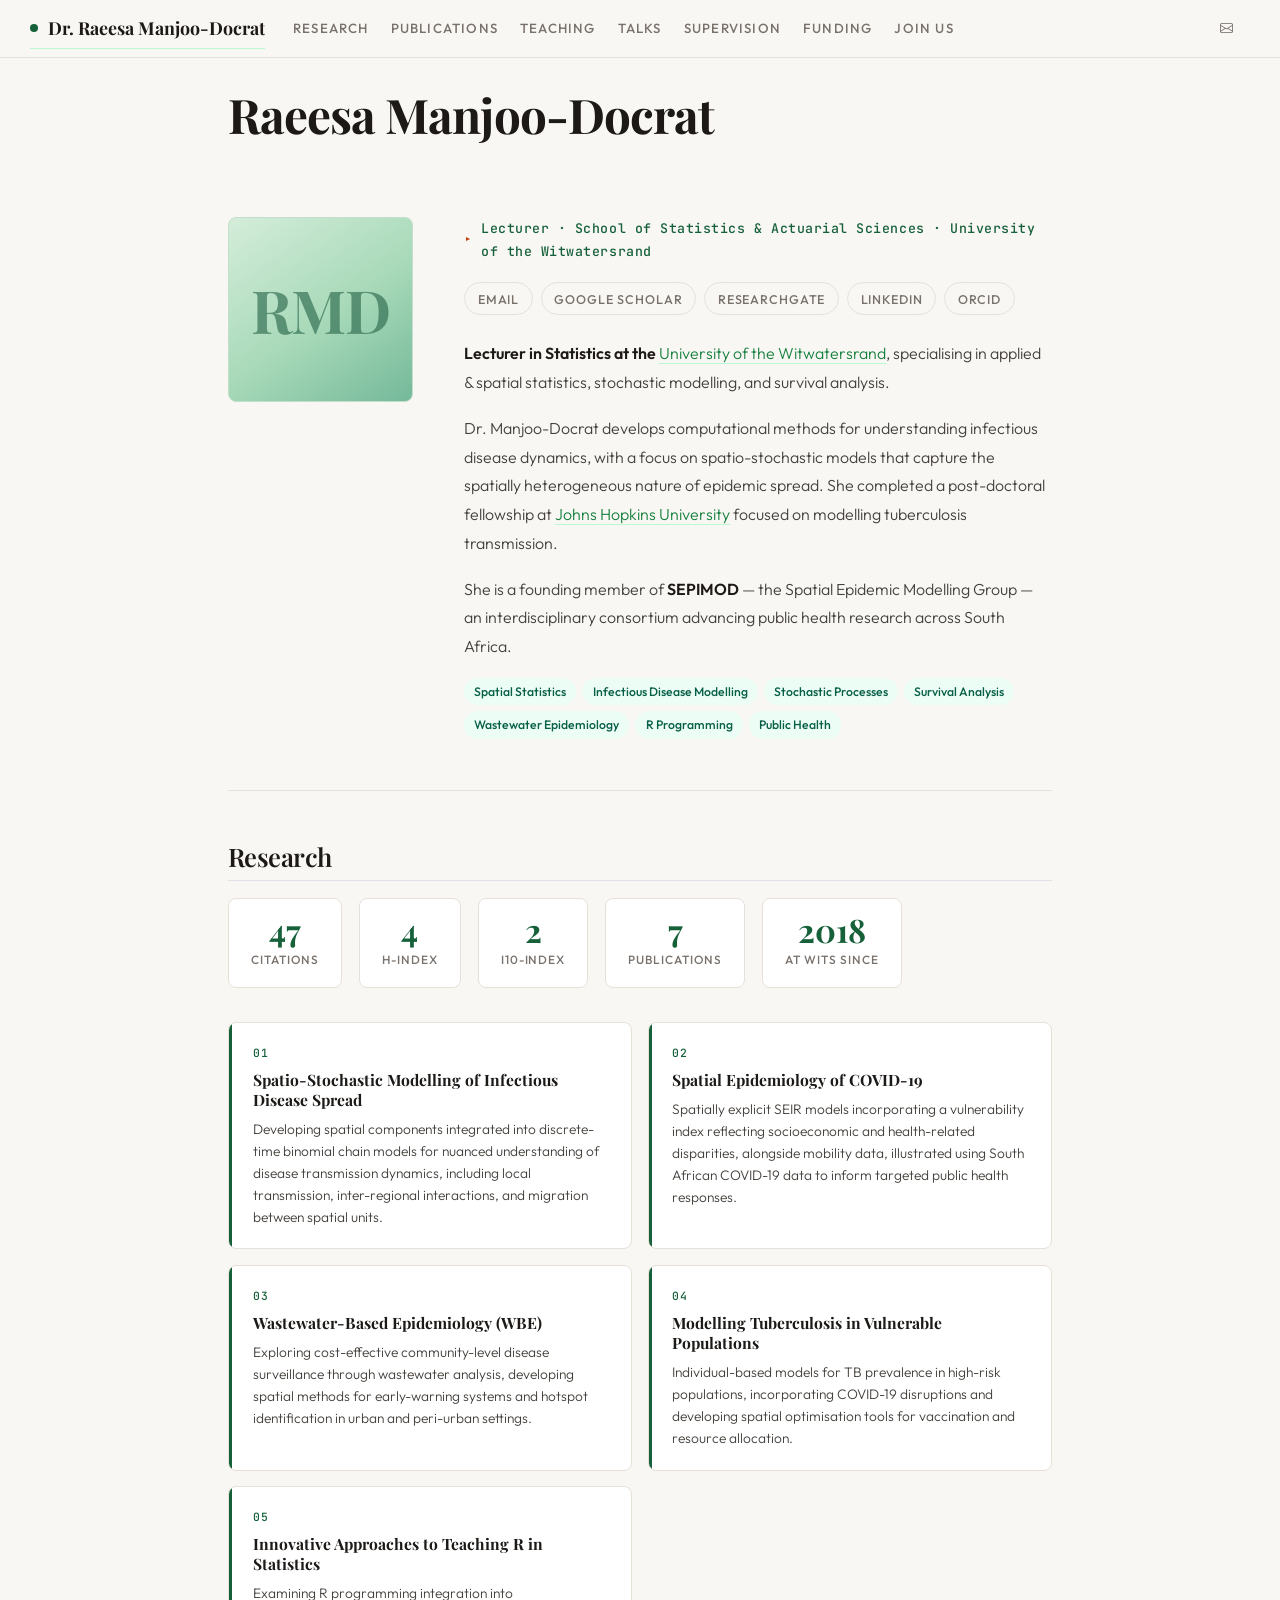
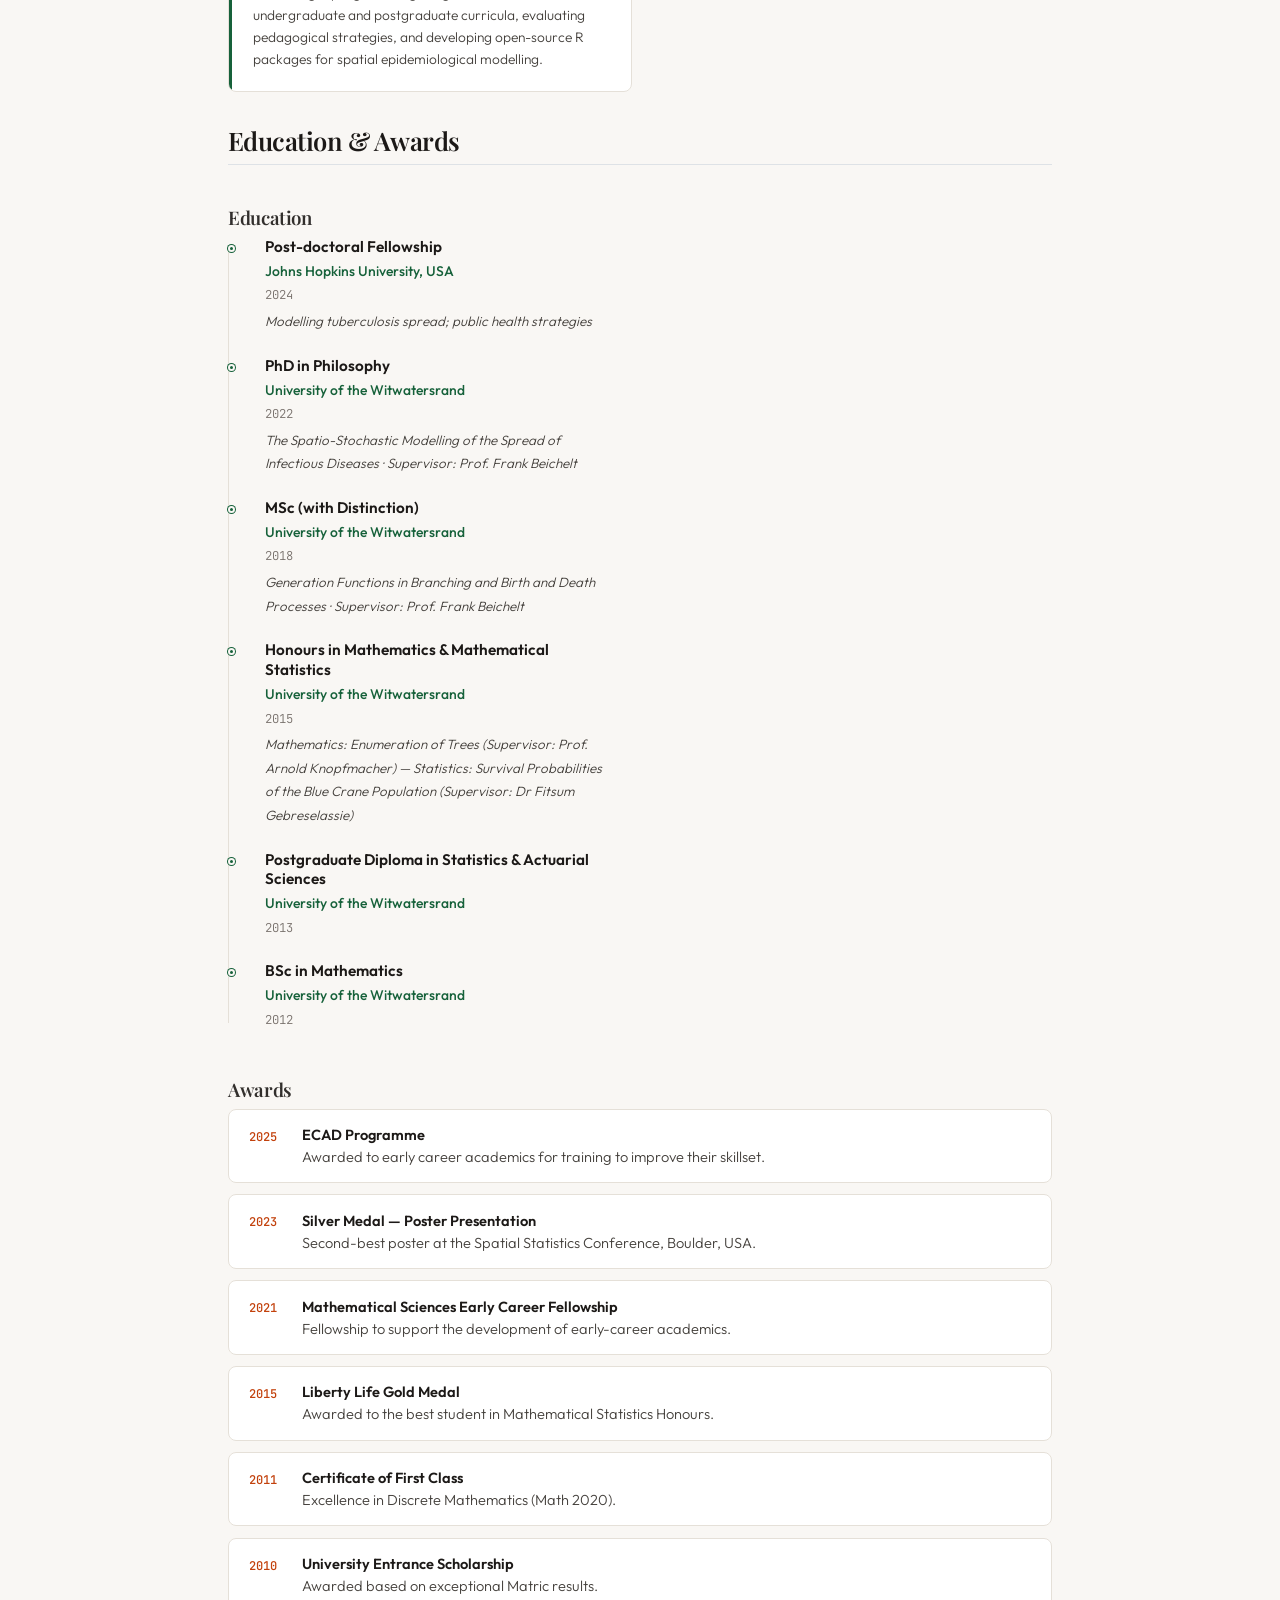
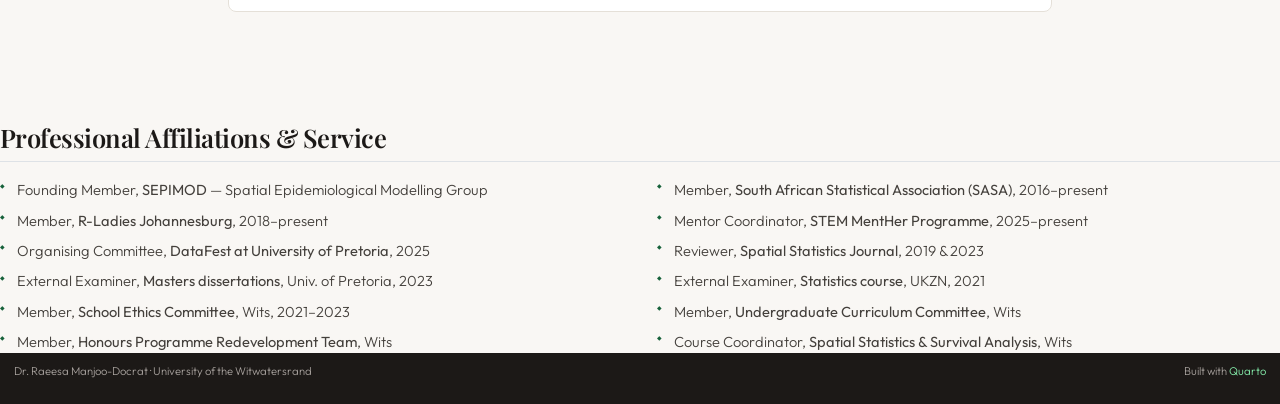
==== index.html @ 6bea2318 "Built site for gh-pages" ====
<!DOCTYPE html>
<html xmlns="http://www.w3.org/1999/xhtml" lang="en" xml:lang="en"><head>

<meta charset="utf-8">
<meta name="generator" content="quarto-1.9.36">

<meta name="viewport" content="width=device-width, initial-scale=1.0, user-scalable=yes">


<title>Dr.&nbsp;Raeesa Manjoo-Docrat</title>
<style>
/* Default styles provided by pandoc.
** See https://pandoc.org/MANUAL.html#variables-for-html for config info.
*/
code{white-space: pre-wrap;}
span.smallcaps{font-variant: small-caps;}
div.columns{display: flex; gap: min(4vw, 1.5em);}
div.column{flex: auto; overflow-x: auto;}
div.hanging-indent{margin-left: 1.5em; text-indent: -1.5em;}
ul.task-list{list-style: none;}
ul.task-list li input[type="checkbox"] {
  width: 0.8em;
  margin: 0 0.8em 0.2em -1em; /* quarto-specific, see https://github.com/quarto-dev/quarto-cli/issues/4556 */ 
  vertical-align: middle;
}
</style>


<script src="site_libs/quarto-nav/quarto-nav.js"></script>
<script src="site_libs/quarto-nav/headroom.min.js"></script>
<script src="site_libs/clipboard/clipboard.min.js"></script>
<script src="site_libs/quarto-search/autocomplete.umd.js"></script>
<script src="site_libs/quarto-search/fuse.min.js"></script>
<script src="site_libs/quarto-search/quarto-search.js"></script>
<meta name="quarto:offset" content="./">
<script src="site_libs/quarto-html/quarto.js" type="module"></script>
<script src="site_libs/quarto-html/tabsets/tabsets.js" type="module"></script>
<script src="site_libs/quarto-html/popper.min.js"></script>
<script src="site_libs/quarto-html/tippy.umd.min.js"></script>
<script src="site_libs/quarto-html/anchor.min.js"></script>
<link href="site_libs/quarto-html/tippy.css" rel="stylesheet">
<link href="site_libs/quarto-html/quarto-syntax-highlighting-845c23b38eaddc0f92fda52bfe77a8c8.css" rel="stylesheet" id="quarto-text-highlighting-styles">
<script src="site_libs/bootstrap/bootstrap.min.js"></script>
<link href="site_libs/bootstrap/bootstrap-icons.css" rel="stylesheet">
<link href="site_libs/bootstrap/bootstrap-2a16ce45a04876f100175981d2e318fe.min.css" rel="stylesheet" append-hash="true" id="quarto-bootstrap" data-mode="light">
<script id="quarto-search-options" type="application/json">{
  "location": "navbar",
  "copy-button": false,
  "collapse-after": 3,
  "panel-placement": "end",
  "type": "overlay",
  "limit": 50,
  "keyboard-shortcut": [
    "f",
    "/",
    "s"
  ],
  "show-item-context": false,
  "language": {
    "search-no-results-text": "No results",
    "search-matching-documents-text": "matching documents",
    "search-copy-link-title": "Copy link to search",
    "search-hide-matches-text": "Hide additional matches",
    "search-more-match-text": "more match in this document",
    "search-more-matches-text": "more matches in this document",
    "search-clear-button-title": "Clear",
    "search-text-placeholder": "",
    "search-detached-cancel-button-title": "Cancel",
    "search-submit-button-title": "Submit",
    "search-label": "Search"
  }
}</script>
<style>html{ scroll-behavior: smooth; }</style>


<link rel="stylesheet" href="assets/css/custom.css">
</head>

<body class="nav-fixed quarto-light">

<div id="quarto-search-results"></div>
  <header id="quarto-header" class="headroom fixed-top">
    <nav class="navbar navbar-expand-lg " data-bs-theme="dark">
      <div class="navbar-container container-fluid">
      <div class="navbar-brand-container mx-auto">
    <a class="navbar-brand" href="./index.html">
    <span class="navbar-title">Dr.&nbsp;Raeesa Manjoo-Docrat</span>
    </a>
  </div>
            <div id="quarto-search" class="" title="Search"></div>
          <button class="navbar-toggler" type="button" data-bs-toggle="collapse" data-bs-target="#navbarCollapse" aria-controls="navbarCollapse" role="menu" aria-expanded="false" aria-label="Toggle navigation" onclick="if (window.quartoToggleHeadroom) { window.quartoToggleHeadroom(); }">
  <span class="navbar-toggler-icon"></span>
</button>
          <div class="collapse navbar-collapse" id="navbarCollapse">
            <ul class="navbar-nav navbar-nav-scroll me-auto">
  <li class="nav-item">
    <a class="nav-link" href="./index.html#research"> 
<span class="menu-text">Research</span></a>
  </li>  
  <li class="nav-item">
    <a class="nav-link" href="./publications.html"> 
<span class="menu-text">Publications</span></a>
  </li>  
  <li class="nav-item">
    <a class="nav-link" href="./teaching.html"> 
<span class="menu-text">Teaching</span></a>
  </li>  
  <li class="nav-item">
    <a class="nav-link" href="./talks.html"> 
<span class="menu-text">Talks</span></a>
  </li>  
  <li class="nav-item">
    <a class="nav-link" href="./supervision.html"> 
<span class="menu-text">Supervision</span></a>
  </li>  
  <li class="nav-item">
    <a class="nav-link" href="./funding.html"> 
<span class="menu-text">Funding</span></a>
  </li>  
  <li class="nav-item">
    <a class="nav-link" href="./join.html"> 
<span class="menu-text">Join Us</span></a>
  </li>  
</ul>
            <ul class="navbar-nav navbar-nav-scroll ms-auto">
  <li class="nav-item compact">
    <a class="nav-link" href="mailto:manjoo.raeesa@gmail.com"> <i class="bi bi-envelope" role="img" aria-label="Email">
</i> 
<span class="menu-text"></span></a>
  </li>  
</ul>
          </div> <!-- /navcollapse -->
            <div class="quarto-navbar-tools">
</div>
      </div> <!-- /container-fluid -->
    </nav>
</header>
<!-- content -->
<div id="quarto-content" class="quarto-container page-columns page-rows-contents page-layout-full page-navbar">
<!-- sidebar -->
<!-- margin-sidebar -->
    
<!-- main -->
<main class="content column-page" id="quarto-document-content"><header id="title-block-header" class="quarto-title-block"><h1 class="hero-name title display-7">Raeesa Manjoo-Docrat</h1></header>




<div class="hero-section">
  <div class="hero-avatar">
    <span class="hero-initials">RMD</span>
  </div>
  <div class="hero-content">
    
    <p class="hero-role">Lecturer · School of Statistics &amp; Actuarial Sciences · University of the Witwatersrand</p>

    <div class="hero-links">
      <a href="mailto:manjoo.raeesa@gmail.com">Email</a>
      <a href="#" target="_blank">Google Scholar</a>
      <a href="#" target="_blank">ResearchGate</a>
      <a href="#" target="_blank">LinkedIn</a>
      <a href="#" target="_blank">ORCID</a>
    </div>

    <div class="hero-bio">
      <p><strong>Lecturer in Statistics at the <a href="https://www.wits.ac.za" target="_blank">University of the Witwatersrand</a></strong>, specialising in applied &amp; spatial statistics, stochastic modelling, and survival analysis.</p>
      <p>Dr. Manjoo-Docrat develops computational methods for understanding infectious disease dynamics, with a focus on spatio-stochastic models that capture the spatially heterogeneous nature of epidemic spread. She completed a post-doctoral fellowship at <a href="https://www.jhu.edu" target="_blank">Johns Hopkins University</a> focused on modelling tuberculosis transmission.</p>
      <p>She is a founding member of <strong>SEPIMOD</strong> — the Spatial Epidemic Modelling Group — an interdisciplinary consortium advancing public health research across South Africa.</p>
    </div>

    <div class="tags">
      <span class="tag">Spatial Statistics</span>
      <span class="tag">Infectious Disease Modelling</span>
      <span class="tag">Stochastic Processes</span>
      <span class="tag">Survival Analysis</span>
      <span class="tag">Wastewater Epidemiology</span>
      <span class="tag">R Programming</span>
      <span class="tag">Public Health</span>
    </div>
  </div>
</div>
<section id="research" class="level2">
<h2 class="anchored" data-anchor-id="research">Research</h2>
<div class="stats-row">
  <div class="stat-card"><span class="stat-num">47</span><span class="stat-label">Citations</span></div>
  <div class="stat-card"><span class="stat-num">4</span><span class="stat-label">h-index</span></div>
  <div class="stat-card"><span class="stat-num">2</span><span class="stat-label">i10-index</span></div>
  <div class="stat-card"><span class="stat-num">7</span><span class="stat-label">Publications</span></div>
  <div class="stat-card"><span class="stat-num">2018</span><span class="stat-label">At Wits Since</span></div>
</div>

<div class="themes-grid">
  <div class="theme-card">
    <div class="theme-num">01</div>
    <div class="theme-title">Spatio-Stochastic Modelling of Infectious Disease Spread</div>
    <p class="theme-desc">Developing spatial components integrated into discrete-time binomial chain models for nuanced understanding of disease transmission dynamics, including local transmission, inter-regional interactions, and migration between spatial units.</p>
  </div>
  <div class="theme-card">
    <div class="theme-num">02</div>
    <div class="theme-title">Spatial Epidemiology of COVID-19</div>
    <p class="theme-desc">Spatially explicit SEIR models incorporating a vulnerability index reflecting socioeconomic and health-related disparities, alongside mobility data, illustrated using South African COVID-19 data to inform targeted public health responses.</p>
  </div>
  <div class="theme-card">
    <div class="theme-num">03</div>
    <div class="theme-title">Wastewater-Based Epidemiology (WBE)</div>
    <p class="theme-desc">Exploring cost-effective community-level disease surveillance through wastewater analysis, developing spatial methods for early-warning systems and hotspot identification in urban and peri-urban settings.</p>
  </div>
  <div class="theme-card">
    <div class="theme-num">04</div>
    <div class="theme-title">Modelling Tuberculosis in Vulnerable Populations</div>
    <p class="theme-desc">Individual-based models for TB prevalence in high-risk populations, incorporating COVID-19 disruptions and developing spatial optimisation tools for vaccination and resource allocation.</p>
  </div>
  <div class="theme-card">
    <div class="theme-num">05</div>
    <div class="theme-title">Innovative Approaches to Teaching R in Statistics</div>
    <p class="theme-desc">Examining R programming integration into undergraduate and postgraduate curricula, evaluating pedagogical strategies, and developing open-source R packages for spatial epidemiological modelling.</p>
  </div>
</div>
</section>
<section id="education" class="level2">
<h2 class="anchored" data-anchor-id="education">Education &amp; Awards</h2>
<div class="edu-awards-grid" style="display:grid;grid-template-columns:1fr 1fr;gap:3rem;">
<div>
<section id="education-1" class="level3">
<h3 class="anchored" data-anchor-id="education-1">Education</h3>
<div class="edu-timeline">
  <div class="edu-item">
    <div class="edu-degree">Post-doctoral Fellowship</div>
    <div class="edu-inst">Johns Hopkins University, USA</div>
    <div class="edu-year">2024</div>
    <div class="edu-topic">Modelling tuberculosis spread; public health strategies</div>
  </div>
  <div class="edu-item">
    <div class="edu-degree">PhD in Philosophy</div>
    <div class="edu-inst">University of the Witwatersrand</div>
    <div class="edu-year">2022</div>
    <div class="edu-topic">The Spatio-Stochastic Modelling of the Spread of Infectious Diseases · Supervisor: Prof. Frank Beichelt</div>
  </div>
  <div class="edu-item">
    <div class="edu-degree">MSc (with Distinction)</div>
    <div class="edu-inst">University of the Witwatersrand</div>
    <div class="edu-year">2018</div>
    <div class="edu-topic">Generation Functions in Branching and Birth and Death Processes · Supervisor: Prof. Frank Beichelt</div>
  </div>
  <div class="edu-item">
    <div class="edu-degree">Honours in Mathematics &amp; Mathematical Statistics</div>
    <div class="edu-inst">University of the Witwatersrand</div>
    <div class="edu-year">2015</div>
    <div class="edu-topic">Mathematics: Enumeration of Trees (Supervisor: Prof. Arnold Knopfmacher) — Statistics: Survival Probabilities of the Blue Crane Population (Supervisor: Dr Fitsum Gebreselassie)</div>
  </div>
  <div class="edu-item">
    <div class="edu-degree">Postgraduate Diploma in Statistics &amp; Actuarial Sciences</div>
    <div class="edu-inst">University of the Witwatersrand</div>
    <div class="edu-year">2013</div>
  </div>
  <div class="edu-item">
    <div class="edu-degree">BSc in Mathematics</div>
    <div class="edu-inst">University of the Witwatersrand</div>
    <div class="edu-year">2012</div>
  </div>
</div>
</section></div>
<div>
</div></div></section>
<section id="awards" class="level3">
<h3 class="anchored" data-anchor-id="awards">Awards</h3>
<div class="awards-list">
  <div class="award-item">
    <div class="award-year">2025</div>
    <p class="award-text"><span class="award-name">ECAD Programme</span>Awarded to early career academics for training to improve their skillset.</p>
  </div>
  <div class="award-item">
    <div class="award-year">2023</div>
    <p class="award-text"><span class="award-name">Silver Medal — Poster Presentation</span>Second-best poster at the Spatial Statistics Conference, Boulder, USA.</p>
  </div>
  <div class="award-item">
    <div class="award-year">2021</div>
    <p class="award-text"><span class="award-name">Mathematical Sciences Early Career Fellowship</span>Fellowship to support the development of early-career academics.</p>
  </div>
  <div class="award-item">
    <div class="award-year">2015</div>
    <p class="award-text"><span class="award-name">Liberty Life Gold Medal</span>Awarded to the best student in Mathematical Statistics Honours.</p>
  </div>
  <div class="award-item">
    <div class="award-year">2011</div>
    <p class="award-text"><span class="award-name">Certificate of First Class</span>Excellence in Discrete Mathematics (Math 2020).</p>
  </div>
  <div class="award-item">
    <div class="award-year">2010</div>
    <p class="award-text"><span class="award-name">University Entrance Scholarship</span>Awarded based on exceptional Matric results.</p>
  </div>
</div>
</section></main></div>



<section id="service" class="level2">
<h2 data-anchor-id="service">Professional Affiliations &amp; Service</h2>
<div class="affil-grid">
  <div class="affil-item">Founding Member, <strong>SEPIMOD</strong> — Spatial Epidemiological Modelling Group</div>
  <div class="affil-item">Member, <strong>South African Statistical Association (SASA)</strong>, 2016–present</div>
  <div class="affil-item">Member, <strong>R-Ladies Johannesburg</strong>, 2018–present</div>
  <div class="affil-item">Mentor Coordinator, <strong>STEM MentHer Programme</strong>, 2025–present</div>
  <div class="affil-item">Organising Committee, <strong>DataFest at University of Pretoria</strong>, 2025</div>
  <div class="affil-item">Reviewer, <strong>Spatial Statistics Journal</strong>, 2019 &amp; 2023</div>
  <div class="affil-item">External Examiner, <strong>Masters dissertations</strong>, Univ. of Pretoria, 2023</div>
  <div class="affil-item">External Examiner, <strong>Statistics course</strong>, UKZN, 2021</div>
  <div class="affil-item">Member, <strong>School Ethics Committee</strong>, Wits, 2021–2023</div>
  <div class="affil-item">Member, <strong>Undergraduate Curriculum Committee</strong>, Wits</div>
  <div class="affil-item">Member, <strong>Honours Programme Redevelopment Team</strong>, Wits</div>
  <div class="affil-item">Course Coordinator, <strong>Spatial Statistics &amp; Survival Analysis</strong>, Wits</div>
</div>


</section>

 <!-- /main -->
<script id="quarto-html-after-body" type="application/javascript">
  window.document.addEventListener("DOMContentLoaded", function (event) {
    const icon = "";
    const anchorJS = new window.AnchorJS();
    anchorJS.options = {
      placement: 'right',
      icon: icon
    };
    anchorJS.add('.anchored');
    const isCodeAnnotation = (el) => {
      for (const clz of el.classList) {
        if (clz.startsWith('code-annotation-')) {                     
          return true;
        }
      }
      return false;
    }
    const onCopySuccess = function(e) {
      // button target
      const button = e.trigger;
      // don't keep focus
      button.blur();
      // flash "checked"
      button.classList.add('code-copy-button-checked');
      var currentTitle = button.getAttribute("title");
      button.setAttribute("title", "Copied!");
      let tooltip;
      if (window.bootstrap) {
        button.setAttribute("data-bs-toggle", "tooltip");
        button.setAttribute("data-bs-placement", "left");
        button.setAttribute("data-bs-title", "Copied!");
        tooltip = new bootstrap.Tooltip(button, 
          { trigger: "manual", 
            customClass: "code-copy-button-tooltip",
            offset: [0, -8]});
        tooltip.show();    
      }
      setTimeout(function() {
        if (tooltip) {
          tooltip.hide();
          button.removeAttribute("data-bs-title");
          button.removeAttribute("data-bs-toggle");
          button.removeAttribute("data-bs-placement");
        }
        button.setAttribute("title", currentTitle);
        button.classList.remove('code-copy-button-checked');
      }, 1000);
      // clear code selection
      e.clearSelection();
    }
    const getTextToCopy = function(trigger) {
      const outerScaffold = trigger.parentElement.cloneNode(true);
      const codeEl = outerScaffold.querySelector('code');
      for (const childEl of codeEl.children) {
        if (isCodeAnnotation(childEl)) {
          childEl.remove();
        }
      }
      return codeEl.innerText;
    }
    const clipboard = new window.ClipboardJS('.code-copy-button:not([data-in-quarto-modal])', {
      text: getTextToCopy
    });
    clipboard.on('success', onCopySuccess);
    if (window.document.getElementById('quarto-embedded-source-code-modal')) {
      const clipboardModal = new window.ClipboardJS('.code-copy-button[data-in-quarto-modal]', {
        text: getTextToCopy,
        container: window.document.getElementById('quarto-embedded-source-code-modal')
      });
      clipboardModal.on('success', onCopySuccess);
    }
      var localhostRegex = new RegExp(/^(?:http|https):\/\/localhost\:?[0-9]*\//);
      var mailtoRegex = new RegExp(/^mailto:/);
        var filterRegex = new RegExp("https:\/\/RayManDoc\.github\.io\/raeesa-website\/");
      var isInternal = (href) => {
          return filterRegex.test(href) || localhostRegex.test(href) || mailtoRegex.test(href);
      }
      // Inspect non-navigation links and adorn them if external
     var links = window.document.querySelectorAll('a[href]:not(.nav-link):not(.navbar-brand):not(.toc-action):not(.sidebar-link):not(.sidebar-item-toggle):not(.pagination-link):not(.no-external):not([aria-hidden]):not(.dropdown-item):not(.quarto-navigation-tool):not(.about-link)');
      for (var i=0; i<links.length; i++) {
        const link = links[i];
        if (!isInternal(link.href)) {
          // undo the damage that might have been done by quarto-nav.js in the case of
          // links that we want to consider external
          if (link.dataset.originalHref !== undefined) {
            link.href = link.dataset.originalHref;
          }
            // target, if specified
            link.setAttribute("target", "_blank");
            if (link.getAttribute("rel") === null) {
              link.setAttribute("rel", "noopener");
            }
        }
      }
    function tippyHover(el, contentFn, onTriggerFn, onUntriggerFn) {
      const config = {
        allowHTML: true,
        maxWidth: 500,
        delay: 100,
        arrow: false,
        appendTo: function(el) {
            return el.parentElement;
        },
        interactive: true,
        interactiveBorder: 10,
        theme: 'quarto',
        placement: 'bottom-start',
      };
      if (contentFn) {
        config.content = contentFn;
      }
      if (onTriggerFn) {
        config.onTrigger = onTriggerFn;
      }
      if (onUntriggerFn) {
        config.onUntrigger = onUntriggerFn;
      }
      window.tippy(el, config); 
    }
    const noterefs = window.document.querySelectorAll('a[role="doc-noteref"]');
    for (var i=0; i<noterefs.length; i++) {
      const ref = noterefs[i];
      tippyHover(ref, function() {
        // use id or data attribute instead here
        let href = ref.getAttribute('data-footnote-href') || ref.getAttribute('href');
        try { href = new URL(href).hash; } catch {}
        const id = href.replace(/^#\/?/, "");
        const note = window.document.getElementById(id);
        if (note) {
          return note.innerHTML;
        } else {
          return "";
        }
      });
    }
    const xrefs = window.document.querySelectorAll('a.quarto-xref');
    const processXRef = (id, note) => {
      // Strip column container classes
      const stripColumnClz = (el) => {
        el.classList.remove("page-full", "page-columns");
        if (el.children) {
          for (const child of el.children) {
            stripColumnClz(child);
          }
        }
      }
      stripColumnClz(note)
      if (id === null || id.startsWith('sec-')) {
        // Special case sections, only their first couple elements
        const container = document.createElement("div");
        if (note.children && note.children.length > 2) {
          container.appendChild(note.children[0].cloneNode(true));
          for (let i = 1; i < note.children.length; i++) {
            const child = note.children[i];
            if (child.tagName === "P" && child.innerText === "") {
              continue;
            } else {
              container.appendChild(child.cloneNode(true));
              break;
            }
          }
          if (window.Quarto?.typesetMath) {
            window.Quarto.typesetMath(container);
          }
          return container.innerHTML
        } else {
          if (window.Quarto?.typesetMath) {
            window.Quarto.typesetMath(note);
          }
          return note.innerHTML;
        }
      } else {
        // Remove any anchor links if they are present
        const anchorLink = note.querySelector('a.anchorjs-link');
        if (anchorLink) {
          anchorLink.remove();
        }
        if (window.Quarto?.typesetMath) {
          window.Quarto.typesetMath(note);
        }
        if (note.classList.contains("callout")) {
          return note.outerHTML;
        } else {
          return note.innerHTML;
        }
      }
    }
    for (var i=0; i<xrefs.length; i++) {
      const xref = xrefs[i];
      tippyHover(xref, undefined, function(instance) {
        instance.disable();
        let url = xref.getAttribute('href');
        let hash = undefined; 
        if (url.startsWith('#')) {
          hash = url;
        } else {
          try { hash = new URL(url).hash; } catch {}
        }
        if (hash) {
          const id = hash.replace(/^#\/?/, "");
          const note = window.document.getElementById(id);
          if (note !== null) {
            try {
              const html = processXRef(id, note.cloneNode(true));
              instance.setContent(html);
            } finally {
              instance.enable();
              instance.show();
            }
          } else {
            // See if we can fetch this
            fetch(url.split('#')[0])
            .then(res => res.text())
            .then(html => {
              const parser = new DOMParser();
              const htmlDoc = parser.parseFromString(html, "text/html");
              const note = htmlDoc.getElementById(id);
              if (note !== null) {
                const html = processXRef(id, note);
                instance.setContent(html);
              } 
            }).finally(() => {
              instance.enable();
              instance.show();
            });
          }
        } else {
          // See if we can fetch a full url (with no hash to target)
          // This is a special case and we should probably do some content thinning / targeting
          fetch(url)
          .then(res => res.text())
          .then(html => {
            const parser = new DOMParser();
            const htmlDoc = parser.parseFromString(html, "text/html");
            const note = htmlDoc.querySelector('main.content');
            if (note !== null) {
              // This should only happen for chapter cross references
              // (since there is no id in the URL)
              // remove the first header
              if (note.children.length > 0 && note.children[0].tagName === "HEADER") {
                note.children[0].remove();
              }
              const html = processXRef(null, note);
              instance.setContent(html);
            } 
          }).finally(() => {
            instance.enable();
            instance.show();
          });
        }
      }, function(instance) {
      });
    }
        let selectedAnnoteEl;
        const selectorForAnnotation = ( cell, annotation) => {
          let cellAttr = 'data-code-cell="' + cell + '"';
          let lineAttr = 'data-code-annotation="' +  annotation + '"';
          const selector = 'span[' + cellAttr + '][' + lineAttr + ']';
          return selector;
        }
        const selectCodeLines = (annoteEl) => {
          const doc = window.document;
          const targetCell = annoteEl.getAttribute("data-target-cell");
          const targetAnnotation = annoteEl.getAttribute("data-target-annotation");
          const annoteSpan = window.document.querySelector(selectorForAnnotation(targetCell, targetAnnotation));
          const lines = annoteSpan.getAttribute("data-code-lines").split(",");
          const lineIds = lines.map((line) => {
            return targetCell + "-" + line;
          })
          let top = null;
          let height = null;
          let parent = null;
          if (lineIds.length > 0) {
              //compute the position of the single el (top and bottom and make a div)
              const el = window.document.getElementById(lineIds[0]);
              top = el.offsetTop;
              height = el.offsetHeight;
              parent = el.parentElement.parentElement;
            if (lineIds.length > 1) {
              const lastEl = window.document.getElementById(lineIds[lineIds.length - 1]);
              const bottom = lastEl.offsetTop + lastEl.offsetHeight;
              height = bottom - top;
            }
            if (top !== null && height !== null && parent !== null) {
              // cook up a div (if necessary) and position it 
              let div = window.document.getElementById("code-annotation-line-highlight");
              if (div === null) {
                div = window.document.createElement("div");
                div.setAttribute("id", "code-annotation-line-highlight");
                div.style.position = 'absolute';
                parent.appendChild(div);
              }
              div.style.top = top - 2 + "px";
              div.style.height = height + 4 + "px";
              div.style.left = 0;
              let gutterDiv = window.document.getElementById("code-annotation-line-highlight-gutter");
              if (gutterDiv === null) {
                gutterDiv = window.document.createElement("div");
                gutterDiv.setAttribute("id", "code-annotation-line-highlight-gutter");
                gutterDiv.style.position = 'absolute';
                const codeCell = window.document.getElementById(targetCell);
                const gutter = codeCell.querySelector('.code-annotation-gutter');
                gutter.appendChild(gutterDiv);
              }
              gutterDiv.style.top = top - 2 + "px";
              gutterDiv.style.height = height + 4 + "px";
            }
            selectedAnnoteEl = annoteEl;
          }
        };
        const unselectCodeLines = () => {
          const elementsIds = ["code-annotation-line-highlight", "code-annotation-line-highlight-gutter"];
          elementsIds.forEach((elId) => {
            const div = window.document.getElementById(elId);
            if (div) {
              div.remove();
            }
          });
          selectedAnnoteEl = undefined;
        };
          // Handle positioning of the toggle
      window.addEventListener(
        "resize",
        throttle(() => {
          elRect = undefined;
          if (selectedAnnoteEl) {
            selectCodeLines(selectedAnnoteEl);
          }
        }, 10)
      );
      function throttle(fn, ms) {
      let throttle = false;
      let timer;
        return (...args) => {
          if(!throttle) { // first call gets through
              fn.apply(this, args);
              throttle = true;
          } else { // all the others get throttled
              if(timer) clearTimeout(timer); // cancel #2
              timer = setTimeout(() => {
                fn.apply(this, args);
                timer = throttle = false;
              }, ms);
          }
        };
      }
        // Attach click handler to the DT
        const annoteDls = window.document.querySelectorAll('dt[data-target-cell]');
        for (const annoteDlNode of annoteDls) {
          annoteDlNode.addEventListener('click', (event) => {
            const clickedEl = event.target;
            if (clickedEl !== selectedAnnoteEl) {
              unselectCodeLines();
              const activeEl = window.document.querySelector('dt[data-target-cell].code-annotation-active');
              if (activeEl) {
                activeEl.classList.remove('code-annotation-active');
              }
              selectCodeLines(clickedEl);
              clickedEl.classList.add('code-annotation-active');
            } else {
              // Unselect the line
              unselectCodeLines();
              clickedEl.classList.remove('code-annotation-active');
            }
          });
        }
    const findCites = (el) => {
      const parentEl = el.parentElement;
      if (parentEl) {
        const cites = parentEl.dataset.cites;
        if (cites) {
          return {
            el,
            cites: cites.split(' ')
          };
        } else {
          return findCites(el.parentElement)
        }
      } else {
        return undefined;
      }
    };
    var bibliorefs = window.document.querySelectorAll('a[role="doc-biblioref"]');
    for (var i=0; i<bibliorefs.length; i++) {
      const ref = bibliorefs[i];
      const citeInfo = findCites(ref);
      if (citeInfo) {
        tippyHover(citeInfo.el, function() {
          var popup = window.document.createElement('div');
          citeInfo.cites.forEach(function(cite) {
            var citeDiv = window.document.createElement('div');
            citeDiv.classList.add('hanging-indent');
            citeDiv.classList.add('csl-entry');
            var biblioDiv = window.document.getElementById('ref-' + cite);
            if (biblioDiv) {
              citeDiv.innerHTML = biblioDiv.innerHTML;
            }
            popup.appendChild(citeDiv);
          });
          return popup.innerHTML;
        });
      }
    }
  });
  </script>
 <!-- /content -->
<footer class="footer">
  <div class="nav-footer">
    <div class="nav-footer-left">
<p>Dr.&nbsp;Raeesa Manjoo-Docrat · University of the Witwatersrand</p>
</div>   
    <div class="nav-footer-center">
      &nbsp;
    </div>
    <div class="nav-footer-right">
<p>Built with <a href="https://quarto.org">Quarto</a></p>
</div>
  </div>
</footer>




<script src="site_libs/quarto-html/zenscroll-min.js"></script>
</body></html>
---- site_libs/quarto-html/tippy.css ----
.tippy-box[data-animation=fade][data-state=hidden]{opacity:0}[data-tippy-root]{max-width:calc(100vw - 10px)}.tippy-box{position:relative;background-color:#333;color:#fff;border-radius:4px;font-size:14px;line-height:1.4;white-space:normal;outline:0;transition-property:transform,visibility,opacity}.tippy-box[data-placement^=top]>.tippy-arrow{bottom:0}.tippy-box[data-placement^=top]>.tippy-arrow:before{bottom:-7px;left:0;border-width:8px 8px 0;border-top-color:initial;transform-origin:center top}.tippy-box[data-placement^=bottom]>.tippy-arrow{top:0}.tippy-box[data-placement^=bottom]>.tippy-arrow:before{top:-7px;left:0;border-width:0 8px 8px;border-bottom-color:initial;transform-origin:center bottom}.tippy-box[data-placement^=left]>.tippy-arrow{right:0}.tippy-box[data-placement^=left]>.tippy-arrow:before{border-width:8px 0 8px 8px;border-left-color:initial;right:-7px;transform-origin:center left}.tippy-box[data-placement^=right]>.tippy-arrow{left:0}.tippy-box[data-placement^=right]>.tippy-arrow:before{left:-7px;border-width:8px 8px 8px 0;border-right-color:initial;transform-origin:center right}.tippy-box[data-inertia][data-state=visible]{transition-timing-function:cubic-bezier(.54,1.5,.38,1.11)}.tippy-arrow{width:16px;height:16px;color:#333}.tippy-arrow:before{content:"";position:absolute;border-color:transparent;border-style:solid}.tippy-content{position:relative;padding:5px 9px;z-index:1}
---- site_libs/quarto-html/quarto-syntax-highlighting-845c23b38eaddc0f92fda52bfe77a8c8.css ----
/* quarto syntax highlight colors */
:root {
  --quarto-hl-ot-color: #003B4F;
  --quarto-hl-at-color: #657422;
  --quarto-hl-ss-color: #20794D;
  --quarto-hl-an-color: #5E5E5E;
  --quarto-hl-fu-color: #4758AB;
  --quarto-hl-st-color: #20794D;
  --quarto-hl-cf-color: #003B4F;
  --quarto-hl-op-color: #5E5E5E;
  --quarto-hl-er-color: #AD0000;
  --quarto-hl-bn-color: #AD0000;
  --quarto-hl-al-color: #AD0000;
  --quarto-hl-va-color: #111111;
  --quarto-hl-bu-color: inherit;
  --quarto-hl-ex-color: inherit;
  --quarto-hl-pp-color: #AD0000;
  --quarto-hl-in-color: #5E5E5E;
  --quarto-hl-vs-color: #20794D;
  --quarto-hl-wa-color: #5E5E5E;
  --quarto-hl-do-color: #5E5E5E;
  --quarto-hl-im-color: #00769E;
  --quarto-hl-ch-color: #20794D;
  --quarto-hl-dt-color: #AD0000;
  --quarto-hl-fl-color: #AD0000;
  --quarto-hl-co-color: #5E5E5E;
  --quarto-hl-cv-color: #5E5E5E;
  --quarto-hl-cn-color: #8f5902;
  --quarto-hl-sc-color: #5E5E5E;
  --quarto-hl-dv-color: #AD0000;
  --quarto-hl-kw-color: #003B4F;
}

/* other quarto variables */
:root {
  --quarto-font-monospace: SFMono-Regular, Menlo, Monaco, Consolas, "Liberation Mono", "Courier New", monospace;
}

/* syntax highlight based on Pandoc's rules */
pre > code.sourceCode > span {
  color: #003B4F;
}

code.sourceCode > span {
  color: #003B4F;
}

div.sourceCode,
div.sourceCode pre.sourceCode {
  color: #003B4F;
}

/* Normal */
code span {
  color: #003B4F;
}

/* Alert */
code span.al {
  color: #AD0000;
  font-style: inherit;
}

/* Annotation */
code span.an {
  color: #5E5E5E;
  font-style: inherit;
}

/* Attribute */
code span.at {
  color: #657422;
  font-style: inherit;
}

/* BaseN */
code span.bn {
  color: #AD0000;
  font-style: inherit;
}

/* BuiltIn */
code span.bu {
  font-style: inherit;
}

/* ControlFlow */
code span.cf {
  color: #003B4F;
  font-weight: bold;
  font-style: inherit;
}

/* Char */
code span.ch {
  color: #20794D;
  font-style: inherit;
}

/* Constant */
code span.cn {
  color: #8f5902;
  font-style: inherit;
}

/* Comment */
code span.co {
  color: #5E5E5E;
  font-style: inherit;
}

/* CommentVar */
code span.cv {
  color: #5E5E5E;
  font-style: italic;
}

/* Documentation */
code span.do {
  color: #5E5E5E;
  font-style: italic;
}

/* DataType */
code span.dt {
  color: #AD0000;
  font-style: inherit;
}

/* DecVal */
code span.dv {
  color: #AD0000;
  font-style: inherit;
}

/* Error */
code span.er {
  color: #AD0000;
  font-style: inherit;
}

/* Extension */
code span.ex {
  font-style: inherit;
}

/* Float */
code span.fl {
  color: #AD0000;
  font-style: inherit;
}

/* Function */
code span.fu {
  color: #4758AB;
  font-style: inherit;
}

/* Import */
code span.im {
  color: #00769E;
  font-style: inherit;
}

/* Information */
code span.in {
  color: #5E5E5E;
  font-style: inherit;
}

/* Keyword */
code span.kw {
  color: #003B4F;
  font-weight: bold;
  font-style: inherit;
}

/* Operator */
code span.op {
  color: #5E5E5E;
  font-style: inherit;
}

/* Other */
code span.ot {
  color: #003B4F;
  font-style: inherit;
}

/* Preprocessor */
code span.pp {
  color: #AD0000;
  font-style: inherit;
}

/* SpecialChar */
code span.sc {
  color: #5E5E5E;
  font-style: inherit;
}

/* SpecialString */
code span.ss {
  color: #20794D;
  font-style: inherit;
}

/* String */
code span.st {
  color: #20794D;
  font-style: inherit;
}

/* Variable */
code span.va {
  color: #111111;
  font-style: inherit;
}

/* VerbatimString */
code span.vs {
  color: #20794D;
  font-style: inherit;
}

/* Warning */
code span.wa {
  color: #5E5E5E;
  font-style: italic;
}

.prevent-inlining {
  content: "</";
}

/*# sourceMappingURL=ac89f0bb514bba72461919f78549e31c.css.map */
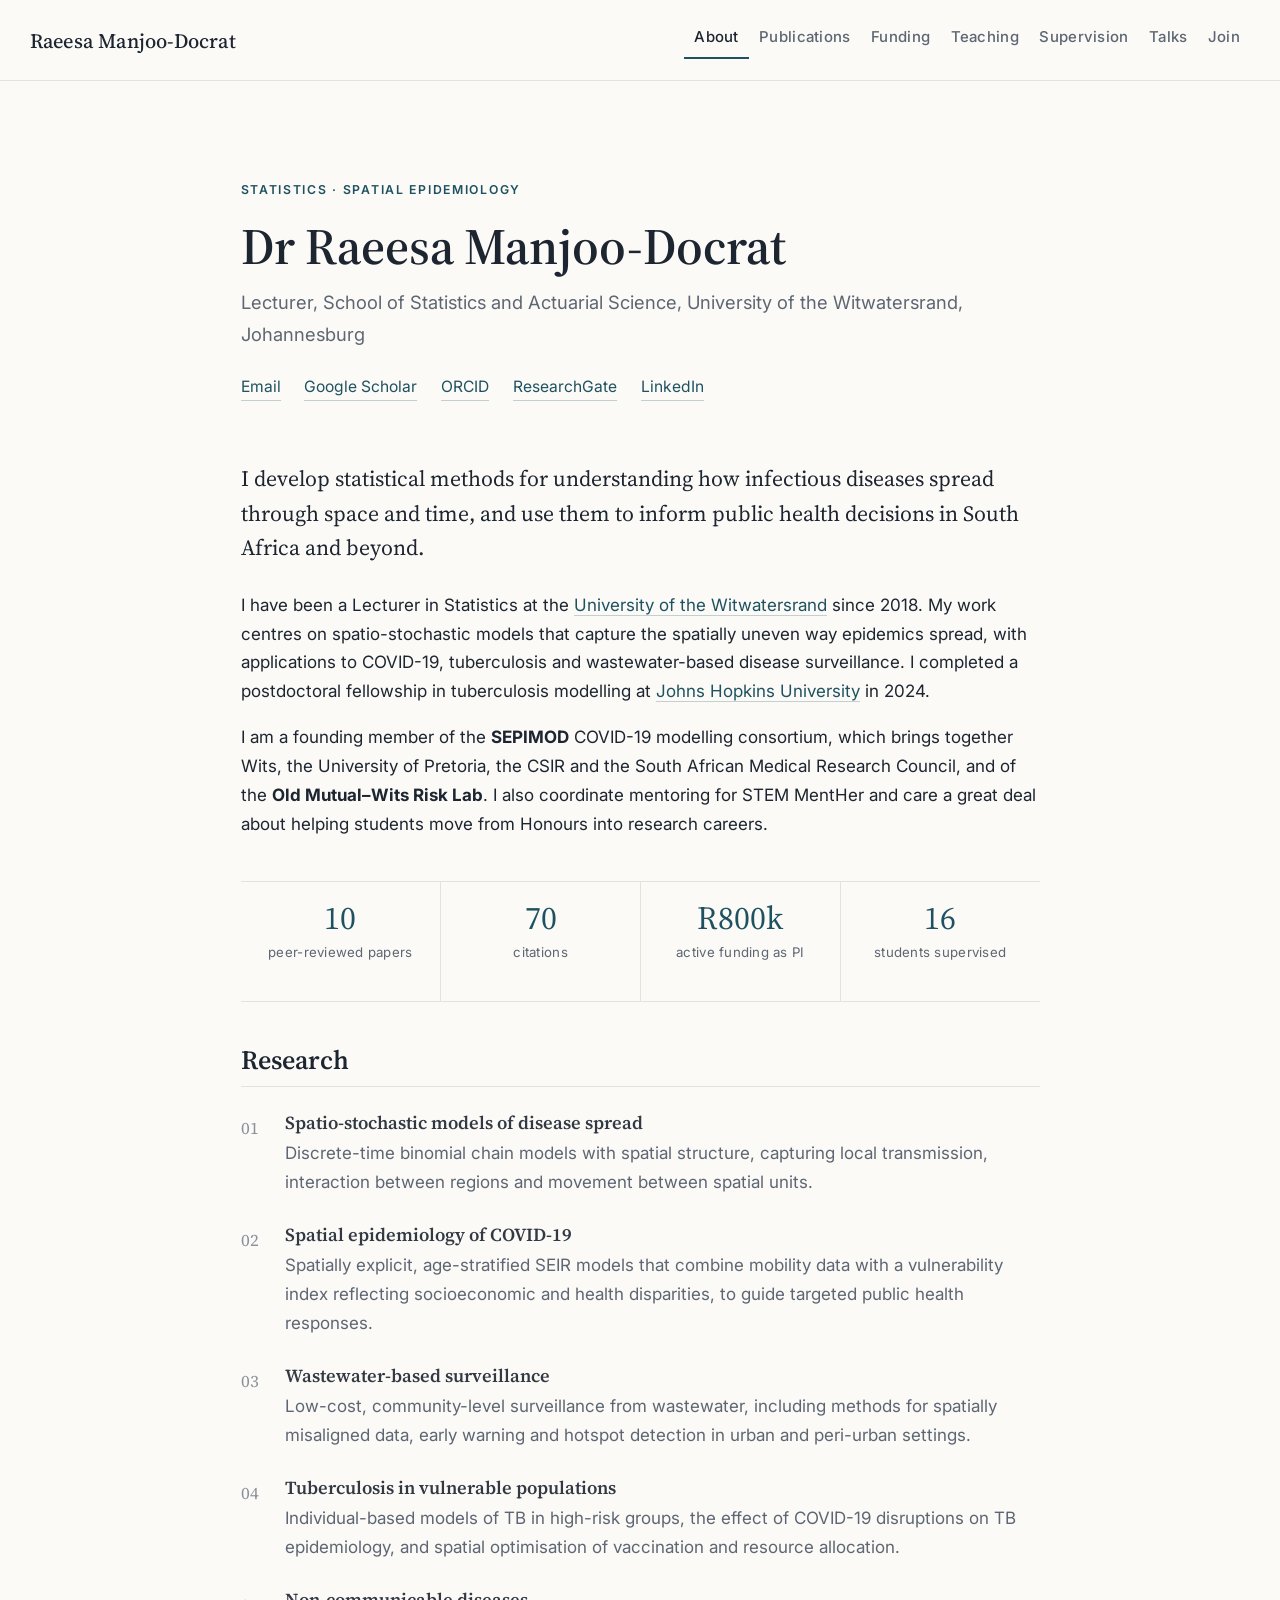
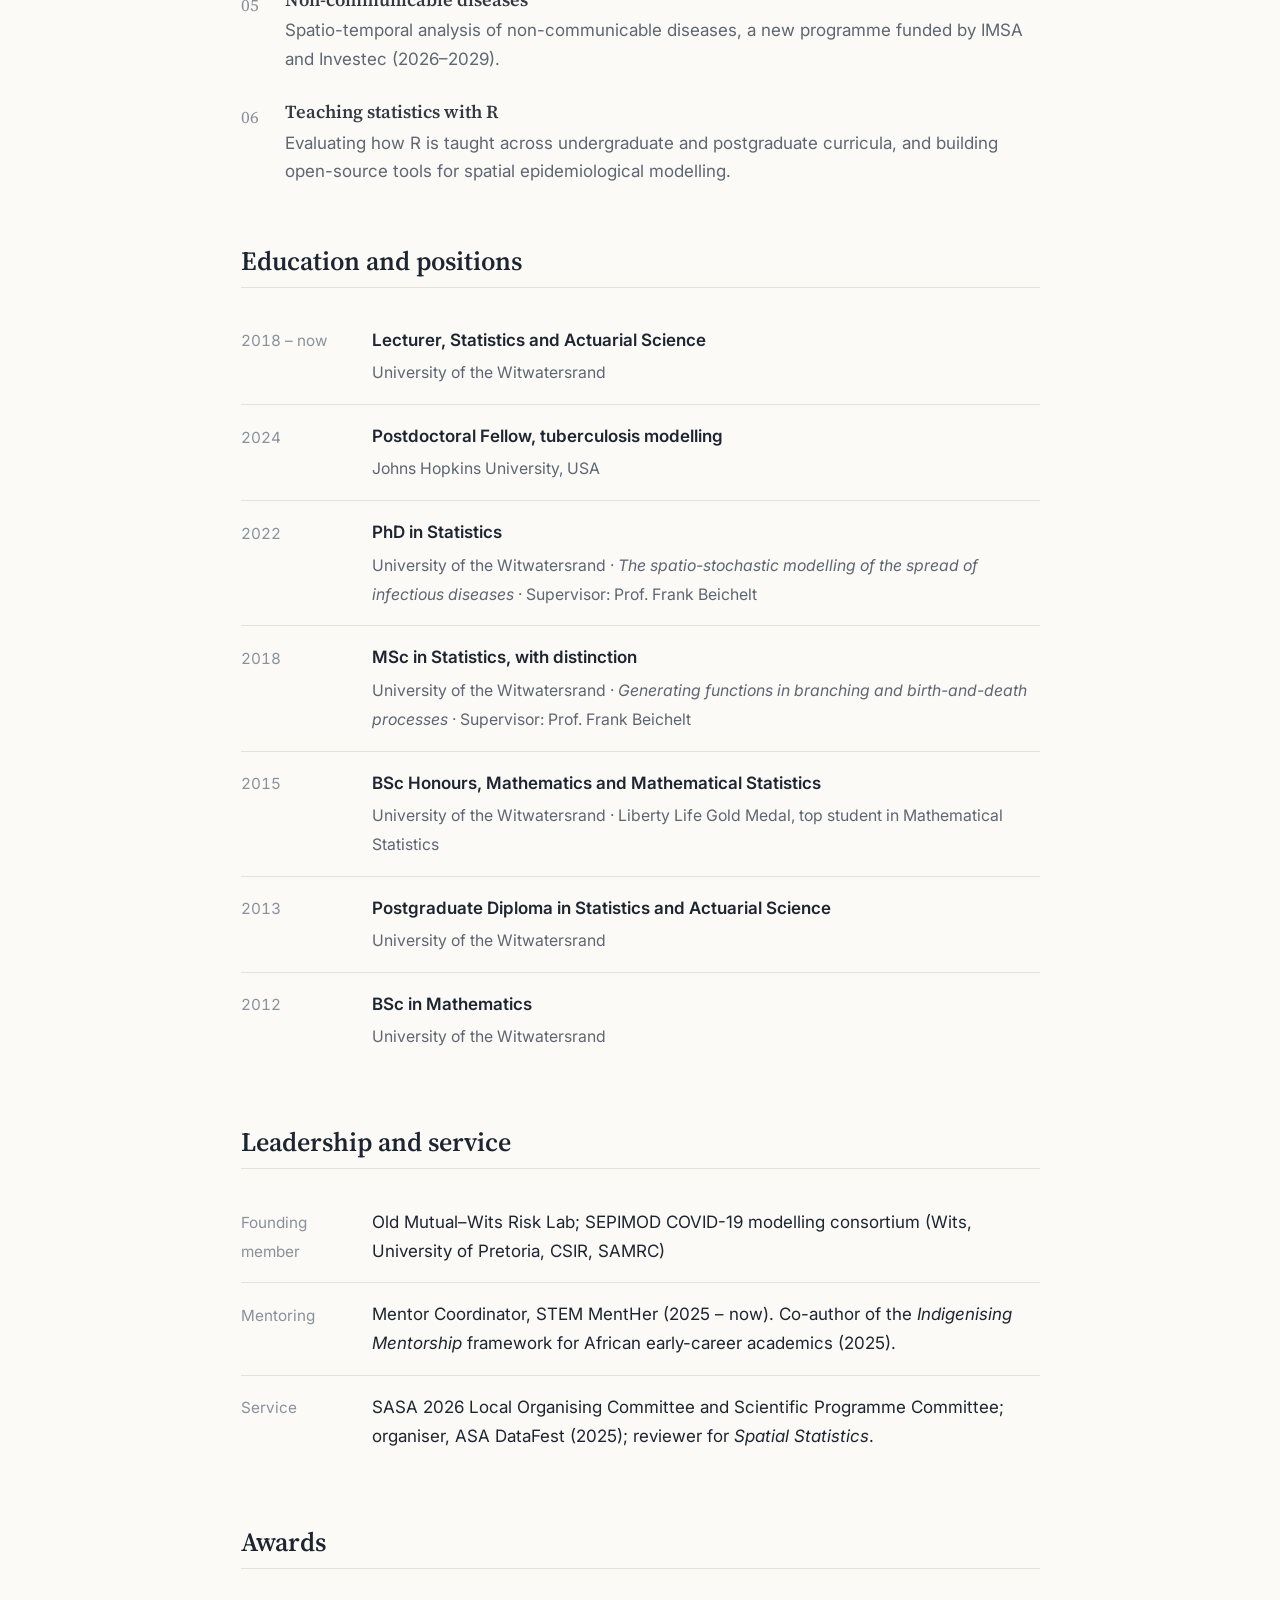
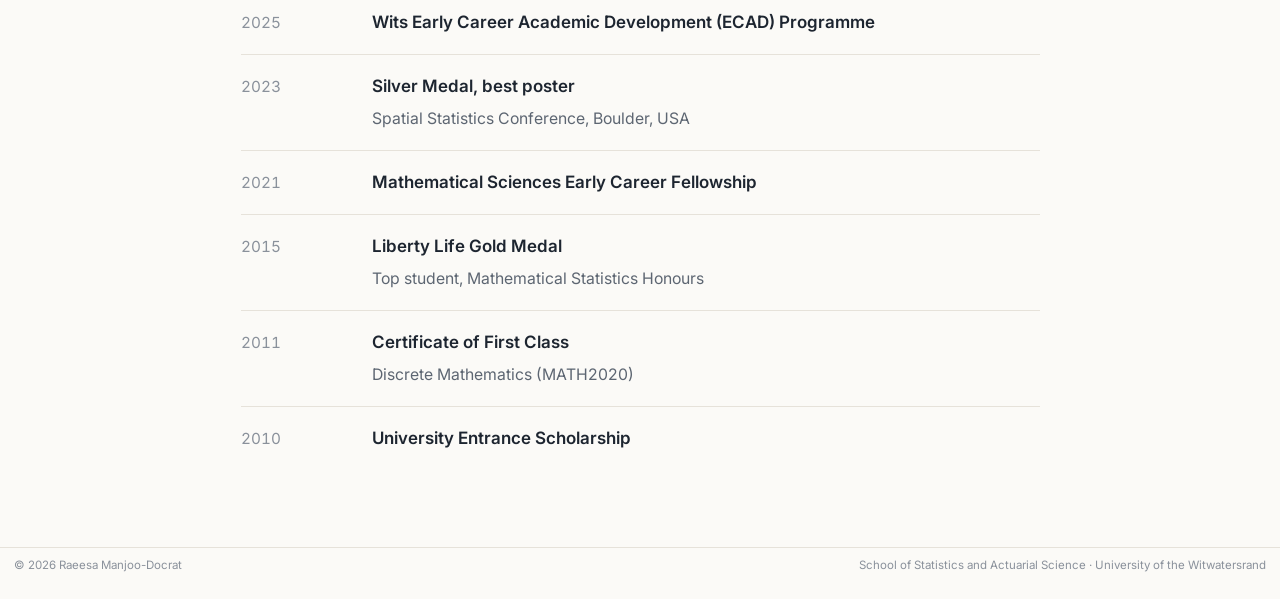
==== commit c3e6b289: "Update site from 2026 CV and redesign Add 2026 publications, new grants, leadership and service, pro" ====
--- a/index.html
+++ b/index.html
@@ -7,7 +7,7 @@
 <meta name="viewport" content="width=device-width, initial-scale=1.0, user-scalable=yes">
 
 
-<title>Dr.&nbsp;Raeesa Manjoo-Docrat</title>
+<title>Raeesa Manjoo-Docrat</title>
 <style>
 /* Default styles provided by pandoc.
 ** See https://pandoc.org/MANUAL.html#variables-for-html for config info.
@@ -29,33 +29,16 @@
 <script src="site_libs/quarto-nav/quarto-nav.js"></script>
 <script src="site_libs/quarto-nav/headroom.min.js"></script>
 <script src="site_libs/clipboard/clipboard.min.js"></script>
-<script src="site_libs/quarto-search/autocomplete.umd.js"></script>
-<script src="site_libs/quarto-search/fuse.min.js"></script>
-<script src="site_libs/quarto-search/quarto-search.js"></script>
-<meta name="quarto:offset" content="./">
 <script src="site_libs/quarto-html/quarto.js" type="module"></script>
 <script src="site_libs/quarto-html/tabsets/tabsets.js" type="module"></script>
 <script src="site_libs/quarto-html/popper.min.js"></script>
 <script src="site_libs/quarto-html/tippy.umd.min.js"></script>
-<script src="site_libs/quarto-html/anchor.min.js"></script>
 <link href="site_libs/quarto-html/tippy.css" rel="stylesheet">
 <link href="site_libs/quarto-html/quarto-syntax-highlighting-845c23b38eaddc0f92fda52bfe77a8c8.css" rel="stylesheet" id="quarto-text-highlighting-styles">
 <script src="site_libs/bootstrap/bootstrap.min.js"></script>
 <link href="site_libs/bootstrap/bootstrap-icons.css" rel="stylesheet">
-<link href="site_libs/bootstrap/bootstrap-2a16ce45a04876f100175981d2e318fe.min.css" rel="stylesheet" append-hash="true" id="quarto-bootstrap" data-mode="light">
+<link href="site_libs/bootstrap/bootstrap-0f9c4f181dd1a8ece211703139dbfa4d.min.css" rel="stylesheet" append-hash="true" id="quarto-bootstrap" data-mode="light">
 <script id="quarto-search-options" type="application/json">{
-  "location": "navbar",
-  "copy-button": false,
-  "collapse-after": 3,
-  "panel-placement": "end",
-  "type": "overlay",
-  "limit": 50,
-  "keyboard-shortcut": [
-    "f",
-    "/",
-    "s"
-  ],
-  "show-item-context": false,
   "language": {
     "search-no-results-text": "No results",
     "search-matching-documents-text": "matching documents",
@@ -73,10 +56,9 @@
 <style>html{ scroll-behavior: smooth; }</style>
 
 
-<link rel="stylesheet" href="assets/css/custom.css">
 </head>
 
-<body class="nav-fixed quarto-light">
+<body class="nav-fixed fullcontent quarto-light">
 
 <div id="quarto-search-results"></div>
   <header id="quarto-header" class="headroom fixed-top">
@@ -84,49 +66,41 @@
       <div class="navbar-container container-fluid">
       <div class="navbar-brand-container mx-auto">
     <a class="navbar-brand" href="./index.html">
-    <span class="navbar-title">Dr.&nbsp;Raeesa Manjoo-Docrat</span>
+    <span class="navbar-title">Raeesa Manjoo-Docrat</span>
     </a>
   </div>
-            <div id="quarto-search" class="" title="Search"></div>
           <button class="navbar-toggler" type="button" data-bs-toggle="collapse" data-bs-target="#navbarCollapse" aria-controls="navbarCollapse" role="menu" aria-expanded="false" aria-label="Toggle navigation" onclick="if (window.quartoToggleHeadroom) { window.quartoToggleHeadroom(); }">
   <span class="navbar-toggler-icon"></span>
 </button>
           <div class="collapse navbar-collapse" id="navbarCollapse">
-            <ul class="navbar-nav navbar-nav-scroll me-auto">
+            <ul class="navbar-nav navbar-nav-scroll ms-auto">
   <li class="nav-item">
-    <a class="nav-link" href="./index.html#research"> 
-<span class="menu-text">Research</span></a>
+    <a class="nav-link active" href="./index.html" aria-current="page"> 
+<span class="menu-text">About</span></a>
   </li>  
   <li class="nav-item">
     <a class="nav-link" href="./publications.html"> 
 <span class="menu-text">Publications</span></a>
   </li>  
   <li class="nav-item">
+    <a class="nav-link" href="./funding.html"> 
+<span class="menu-text">Funding</span></a>
+  </li>  
+  <li class="nav-item">
     <a class="nav-link" href="./teaching.html"> 
 <span class="menu-text">Teaching</span></a>
+  </li>  
+  <li class="nav-item">
+    <a class="nav-link" href="./supervision.html"> 
+<span class="menu-text">Supervision</span></a>
   </li>  
   <li class="nav-item">
     <a class="nav-link" href="./talks.html"> 
 <span class="menu-text">Talks</span></a>
   </li>  
   <li class="nav-item">
-    <a class="nav-link" href="./supervision.html"> 
-<span class="menu-text">Supervision</span></a>
-  </li>  
-  <li class="nav-item">
-    <a class="nav-link" href="./funding.html"> 
-<span class="menu-text">Funding</span></a>
-  </li>  
-  <li class="nav-item">
     <a class="nav-link" href="./join.html"> 
-<span class="menu-text">Join Us</span></a>
-  </li>  
-</ul>
-            <ul class="navbar-nav navbar-nav-scroll ms-auto">
-  <li class="nav-item compact">
-    <a class="nav-link" href="mailto:manjoo.raeesa@gmail.com"> <i class="bi bi-envelope" role="img" aria-label="Email">
-</i> 
-<span class="menu-text"></span></a>
+<span class="menu-text">Join</span></a>
   </li>  
 </ul>
           </div> <!-- /navcollapse -->
@@ -136,194 +110,217 @@
     </nav>
 </header>
 <!-- content -->
-<div id="quarto-content" class="quarto-container page-columns page-rows-contents page-layout-full page-navbar">
+<div id="quarto-content" class="quarto-container page-columns page-rows-contents page-layout-article page-navbar">
 <!-- sidebar -->
 <!-- margin-sidebar -->
     
 <!-- main -->
-<main class="content column-page" id="quarto-document-content"><header id="title-block-header" class="quarto-title-block"><h1 class="hero-name title display-7">Raeesa Manjoo-Docrat</h1></header>
-
-
-
-
-<div class="hero-section">
-  <div class="hero-avatar">
-    <span class="hero-initials">RMD</span>
-  </div>
-  <div class="hero-content">
-    
-    <p class="hero-role">Lecturer · School of Statistics &amp; Actuarial Sciences · University of the Witwatersrand</p>
-
-    <div class="hero-links">
-      <a href="mailto:manjoo.raeesa@gmail.com">Email</a>
-      <a href="#" target="_blank">Google Scholar</a>
-      <a href="#" target="_blank">ResearchGate</a>
-      <a href="#" target="_blank">LinkedIn</a>
-      <a href="#" target="_blank">ORCID</a>
-    </div>
-
-    <div class="hero-bio">
-      <p><strong>Lecturer in Statistics at the <a href="https://www.wits.ac.za" target="_blank">University of the Witwatersrand</a></strong>, specialising in applied &amp; spatial statistics, stochastic modelling, and survival analysis.</p>
-      <p>Dr. Manjoo-Docrat develops computational methods for understanding infectious disease dynamics, with a focus on spatio-stochastic models that capture the spatially heterogeneous nature of epidemic spread. She completed a post-doctoral fellowship at <a href="https://www.jhu.edu" target="_blank">Johns Hopkins University</a> focused on modelling tuberculosis transmission.</p>
-      <p>She is a founding member of <strong>SEPIMOD</strong> — the Spatial Epidemic Modelling Group — an interdisciplinary consortium advancing public health research across South Africa.</p>
-    </div>
-
-    <div class="tags">
-      <span class="tag">Spatial Statistics</span>
-      <span class="tag">Infectious Disease Modelling</span>
-      <span class="tag">Stochastic Processes</span>
-      <span class="tag">Survival Analysis</span>
-      <span class="tag">Wastewater Epidemiology</span>
-      <span class="tag">R Programming</span>
-      <span class="tag">Public Health</span>
-    </div>
-  </div>
+<main class="content" id="quarto-document-content"><header id="title-block-header" class="quarto-title-block"></header>
+
+
+
+
+<div class="hero">
+<div class="eyebrow">
+<p>Statistics · Spatial epidemiology</p>
+</div>
+<section id="dr-raeesa-manjoo-docrat" class="level1 unnumbered unlisted">
+<h1 class="unnumbered unlisted">Dr Raeesa Manjoo-Docrat</h1>
+<div class="role">
+<p>Lecturer, School of Statistics and Actuarial Science, University of the Witwatersrand, Johannesburg</p>
+</div>
+<div class="links">
+<p><a href="mailto:manjoo.raeesa@gmail.com">Email</a> <a href="https://scholar.google.com/citations?user=nqGypBUAAAAJ&amp;hl=en">Google Scholar</a> <a href="https://orcid.org/0000-0003-2039-0440">ORCID</a> <a href="https://www.researchgate.net/profile/Raeesa-Docrat">ResearchGate</a> <a href="https://www.linkedin.com/in/raeesa-docrat-88228bb1/">LinkedIn</a></p>
+</div>
+</section>
+</div>
+<div class="lede">
+<p>I develop statistical methods for understanding how infectious diseases spread through space and time, and use them to inform public health decisions in South Africa and beyond.</p>
+</div>
+<p>I have been a Lecturer in Statistics at the <a href="https://www.wits.ac.za">University of the Witwatersrand</a> since 2018. My work centres on spatio-stochastic models that capture the spatially uneven way epidemics spread, with applications to COVID-19, tuberculosis and wastewater-based disease surveillance. I completed a postdoctoral fellowship in tuberculosis modelling at <a href="https://www.jhu.edu">Johns Hopkins University</a> in 2024.</p>
+<p>I am a founding member of the <strong>SEPIMOD</strong> COVID-19 modelling consortium, which brings together Wits, the University of Pretoria, the CSIR and the South African Medical Research Council, and of the <strong>Old Mutual–Wits Risk Lab</strong>. I also coordinate mentoring for STEM MentHer and care a great deal about helping students move from Honours into research careers.</p>
+<div class="stats">
+<div>
+<p><span class="num">10</span> <span class="lbl">peer-reviewed papers</span></p>
+</div>
+<div>
+<p><span class="num">70</span> <span class="lbl">citations</span></p>
+</div>
+<div>
+<p><span class="num">R800k</span> <span class="lbl">active funding as PI</span></p>
+</div>
+<div>
+<p><span class="num">16</span> <span class="lbl">students supervised</span></p>
+</div>
 </div>
 <section id="research" class="level2">
-<h2 class="anchored" data-anchor-id="research">Research</h2>
-<div class="stats-row">
-  <div class="stat-card"><span class="stat-num">47</span><span class="stat-label">Citations</span></div>
-  <div class="stat-card"><span class="stat-num">4</span><span class="stat-label">h-index</span></div>
-  <div class="stat-card"><span class="stat-num">2</span><span class="stat-label">i10-index</span></div>
-  <div class="stat-card"><span class="stat-num">7</span><span class="stat-label">Publications</span></div>
-  <div class="stat-card"><span class="stat-num">2018</span><span class="stat-label">At Wits Since</span></div>
-</div>
-
-<div class="themes-grid">
-  <div class="theme-card">
-    <div class="theme-num">01</div>
-    <div class="theme-title">Spatio-Stochastic Modelling of Infectious Disease Spread</div>
-    <p class="theme-desc">Developing spatial components integrated into discrete-time binomial chain models for nuanced understanding of disease transmission dynamics, including local transmission, inter-regional interactions, and migration between spatial units.</p>
-  </div>
-  <div class="theme-card">
-    <div class="theme-num">02</div>
-    <div class="theme-title">Spatial Epidemiology of COVID-19</div>
-    <p class="theme-desc">Spatially explicit SEIR models incorporating a vulnerability index reflecting socioeconomic and health-related disparities, alongside mobility data, illustrated using South African COVID-19 data to inform targeted public health responses.</p>
-  </div>
-  <div class="theme-card">
-    <div class="theme-num">03</div>
-    <div class="theme-title">Wastewater-Based Epidemiology (WBE)</div>
-    <p class="theme-desc">Exploring cost-effective community-level disease surveillance through wastewater analysis, developing spatial methods for early-warning systems and hotspot identification in urban and peri-urban settings.</p>
-  </div>
-  <div class="theme-card">
-    <div class="theme-num">04</div>
-    <div class="theme-title">Modelling Tuberculosis in Vulnerable Populations</div>
-    <p class="theme-desc">Individual-based models for TB prevalence in high-risk populations, incorporating COVID-19 disruptions and developing spatial optimisation tools for vaccination and resource allocation.</p>
-  </div>
-  <div class="theme-card">
-    <div class="theme-num">05</div>
-    <div class="theme-title">Innovative Approaches to Teaching R in Statistics</div>
-    <p class="theme-desc">Examining R programming integration into undergraduate and postgraduate curricula, evaluating pedagogical strategies, and developing open-source R packages for spatial epidemiological modelling.</p>
-  </div>
-</div>
-</section>
-<section id="education" class="level2">
-<h2 class="anchored" data-anchor-id="education">Education &amp; Awards</h2>
-<div class="edu-awards-grid" style="display:grid;grid-template-columns:1fr 1fr;gap:3rem;">
-<div>
-<section id="education-1" class="level3">
-<h3 class="anchored" data-anchor-id="education-1">Education</h3>
-<div class="edu-timeline">
-  <div class="edu-item">
-    <div class="edu-degree">Post-doctoral Fellowship</div>
-    <div class="edu-inst">Johns Hopkins University, USA</div>
-    <div class="edu-year">2024</div>
-    <div class="edu-topic">Modelling tuberculosis spread; public health strategies</div>
-  </div>
-  <div class="edu-item">
-    <div class="edu-degree">PhD in Philosophy</div>
-    <div class="edu-inst">University of the Witwatersrand</div>
-    <div class="edu-year">2022</div>
-    <div class="edu-topic">The Spatio-Stochastic Modelling of the Spread of Infectious Diseases · Supervisor: Prof. Frank Beichelt</div>
-  </div>
-  <div class="edu-item">
-    <div class="edu-degree">MSc (with Distinction)</div>
-    <div class="edu-inst">University of the Witwatersrand</div>
-    <div class="edu-year">2018</div>
-    <div class="edu-topic">Generation Functions in Branching and Birth and Death Processes · Supervisor: Prof. Frank Beichelt</div>
-  </div>
-  <div class="edu-item">
-    <div class="edu-degree">Honours in Mathematics &amp; Mathematical Statistics</div>
-    <div class="edu-inst">University of the Witwatersrand</div>
-    <div class="edu-year">2015</div>
-    <div class="edu-topic">Mathematics: Enumeration of Trees (Supervisor: Prof. Arnold Knopfmacher) — Statistics: Survival Probabilities of the Blue Crane Population (Supervisor: Dr Fitsum Gebreselassie)</div>
-  </div>
-  <div class="edu-item">
-    <div class="edu-degree">Postgraduate Diploma in Statistics &amp; Actuarial Sciences</div>
-    <div class="edu-inst">University of the Witwatersrand</div>
-    <div class="edu-year">2013</div>
-  </div>
-  <div class="edu-item">
-    <div class="edu-degree">BSc in Mathematics</div>
-    <div class="edu-inst">University of the Witwatersrand</div>
-    <div class="edu-year">2012</div>
-  </div>
-</div>
-</section></div>
-<div>
-</div></div></section>
-<section id="awards" class="level3">
-<h3 class="anchored" data-anchor-id="awards">Awards</h3>
-<div class="awards-list">
-  <div class="award-item">
-    <div class="award-year">2025</div>
-    <p class="award-text"><span class="award-name">ECAD Programme</span>Awarded to early career academics for training to improve their skillset.</p>
-  </div>
-  <div class="award-item">
-    <div class="award-year">2023</div>
-    <p class="award-text"><span class="award-name">Silver Medal — Poster Presentation</span>Second-best poster at the Spatial Statistics Conference, Boulder, USA.</p>
-  </div>
-  <div class="award-item">
-    <div class="award-year">2021</div>
-    <p class="award-text"><span class="award-name">Mathematical Sciences Early Career Fellowship</span>Fellowship to support the development of early-career academics.</p>
-  </div>
-  <div class="award-item">
-    <div class="award-year">2015</div>
-    <p class="award-text"><span class="award-name">Liberty Life Gold Medal</span>Awarded to the best student in Mathematical Statistics Honours.</p>
-  </div>
-  <div class="award-item">
-    <div class="award-year">2011</div>
-    <p class="award-text"><span class="award-name">Certificate of First Class</span>Excellence in Discrete Mathematics (Math 2020).</p>
-  </div>
-  <div class="award-item">
-    <div class="award-year">2010</div>
-    <p class="award-text"><span class="award-name">University Entrance Scholarship</span>Awarded based on exceptional Matric results.</p>
-  </div>
-</div>
-</section></main></div>
-
-
-
-<section id="service" class="level2">
-<h2 data-anchor-id="service">Professional Affiliations &amp; Service</h2>
-<div class="affil-grid">
-  <div class="affil-item">Founding Member, <strong>SEPIMOD</strong> — Spatial Epidemiological Modelling Group</div>
-  <div class="affil-item">Member, <strong>South African Statistical Association (SASA)</strong>, 2016–present</div>
-  <div class="affil-item">Member, <strong>R-Ladies Johannesburg</strong>, 2018–present</div>
-  <div class="affil-item">Mentor Coordinator, <strong>STEM MentHer Programme</strong>, 2025–present</div>
-  <div class="affil-item">Organising Committee, <strong>DataFest at University of Pretoria</strong>, 2025</div>
-  <div class="affil-item">Reviewer, <strong>Spatial Statistics Journal</strong>, 2019 &amp; 2023</div>
-  <div class="affil-item">External Examiner, <strong>Masters dissertations</strong>, Univ. of Pretoria, 2023</div>
-  <div class="affil-item">External Examiner, <strong>Statistics course</strong>, UKZN, 2021</div>
-  <div class="affil-item">Member, <strong>School Ethics Committee</strong>, Wits, 2021–2023</div>
-  <div class="affil-item">Member, <strong>Undergraduate Curriculum Committee</strong>, Wits</div>
-  <div class="affil-item">Member, <strong>Honours Programme Redevelopment Team</strong>, Wits</div>
-  <div class="affil-item">Course Coordinator, <strong>Spatial Statistics &amp; Survival Analysis</strong>, Wits</div>
-</div>
-
-
-</section>
-
- <!-- /main -->
+<h2 data-anchor-id="research">Research</h2>
+<div class="themes">
+<div class="theme">
+<section id="spatio-stochastic-models-of-disease-spread" class="level3">
+<h3 data-anchor-id="spatio-stochastic-models-of-disease-spread">Spatio-stochastic models of disease spread</h3>
+<p>Discrete-time binomial chain models with spatial structure, capturing local transmission, interaction between regions and movement between spatial units.</p>
+</section>
+</div>
+<div class="theme">
+<section id="spatial-epidemiology-of-covid-19" class="level3">
+<h3 data-anchor-id="spatial-epidemiology-of-covid-19">Spatial epidemiology of COVID-19</h3>
+<p>Spatially explicit, age-stratified SEIR models that combine mobility data with a vulnerability index reflecting socioeconomic and health disparities, to guide targeted public health responses.</p>
+</section>
+</div>
+<div class="theme">
+<section id="wastewater-based-surveillance" class="level3">
+<h3 data-anchor-id="wastewater-based-surveillance">Wastewater-based surveillance</h3>
+<p>Low-cost, community-level surveillance from wastewater, including methods for spatially misaligned data, early warning and hotspot detection in urban and peri-urban settings.</p>
+</section>
+</div>
+<div class="theme">
+<section id="tuberculosis-in-vulnerable-populations" class="level3">
+<h3 data-anchor-id="tuberculosis-in-vulnerable-populations">Tuberculosis in vulnerable populations</h3>
+<p>Individual-based models of TB in high-risk groups, the effect of COVID-19 disruptions on TB epidemiology, and spatial optimisation of vaccination and resource allocation.</p>
+</section>
+</div>
+<div class="theme">
+<section id="non-communicable-diseases" class="level3">
+<h3 data-anchor-id="non-communicable-diseases">Non-communicable diseases</h3>
+<p>Spatio-temporal analysis of non-communicable diseases, a new programme funded by IMSA and Investec (2026–2029).</p>
+</section>
+</div>
+<div class="theme">
+<section id="teaching-statistics-with-r" class="level3">
+<h3 data-anchor-id="teaching-statistics-with-r">Teaching statistics with R</h3>
+<p>Evaluating how R is taught across undergraduate and postgraduate curricula, and building open-source tools for spatial epidemiological modelling.</p>
+</section>
+</div>
+</div>
+</section>
+<section id="education-and-positions" class="level2">
+<h2 data-anchor-id="education-and-positions">Education and positions</h2>
+<div class="entries">
+<div class="entry">
+<p><span class="when">2018 – now</span></p>
+<div class="what">
+<p><strong>Lecturer, Statistics and Actuarial Science</strong></p>
+<p><span class="meta">University of the Witwatersrand</span></p>
+</div>
+</div>
+<div class="entry">
+<p><span class="when">2024</span></p>
+<div class="what">
+<p><strong>Postdoctoral Fellow, tuberculosis modelling</strong></p>
+<p><span class="meta">Johns Hopkins University, USA</span></p>
+</div>
+</div>
+<div class="entry">
+<p><span class="when">2022</span></p>
+<div class="what">
+<p><strong>PhD in Statistics</strong></p>
+<p><span class="meta">University of the Witwatersrand · <em>The spatio-stochastic modelling of the spread of infectious diseases</em> · Supervisor: Prof.&nbsp;Frank Beichelt</span></p>
+</div>
+</div>
+<div class="entry">
+<p><span class="when">2018</span></p>
+<div class="what">
+<p><strong>MSc in Statistics, with distinction</strong></p>
+<p><span class="meta">University of the Witwatersrand · <em>Generating functions in branching and birth-and-death processes</em> · Supervisor: Prof.&nbsp;Frank Beichelt</span></p>
+</div>
+</div>
+<div class="entry">
+<p><span class="when">2015</span></p>
+<div class="what">
+<p><strong>BSc Honours, Mathematics and Mathematical Statistics</strong></p>
+<p><span class="meta">University of the Witwatersrand · Liberty Life Gold Medal, top student in Mathematical Statistics</span></p>
+</div>
+</div>
+<div class="entry">
+<p><span class="when">2013</span></p>
+<div class="what">
+<p><strong>Postgraduate Diploma in Statistics and Actuarial Science</strong></p>
+<p><span class="meta">University of the Witwatersrand</span></p>
+</div>
+</div>
+<div class="entry">
+<p><span class="when">2012</span></p>
+<div class="what">
+<p><strong>BSc in Mathematics</strong></p>
+<p><span class="meta">University of the Witwatersrand</span></p>
+</div>
+</div>
+</div>
+</section>
+<section id="leadership-and-service" class="level2">
+<h2 data-anchor-id="leadership-and-service">Leadership and service</h2>
+<div class="entries">
+<div class="entry">
+<p><span class="when">Founding member</span></p>
+<div class="what">
+<p>Old Mutual–Wits Risk Lab; SEPIMOD COVID-19 modelling consortium (Wits, University of Pretoria, CSIR, SAMRC)</p>
+</div>
+</div>
+<div class="entry">
+<p><span class="when">Mentoring</span></p>
+<div class="what">
+<p>Mentor Coordinator, STEM MentHer (2025 – now). Co-author of the <em>Indigenising Mentorship</em> framework for African early-career academics (2025).</p>
+</div>
+</div>
+<div class="entry">
+<p><span class="when">Service</span></p>
+<div class="what">
+<p>SASA 2026 Local Organising Committee and Scientific Programme Committee; organiser, ASA DataFest (2025); reviewer for <em>Spatial Statistics</em>.</p>
+</div>
+</div>
+</div>
+</section>
+<section id="awards" class="level2">
+<h2 data-anchor-id="awards">Awards</h2>
+<div class="entries">
+<div class="entry">
+<p><span class="when">2025</span></p>
+<div class="what">
+<p><strong>Wits Early Career Academic Development (ECAD) Programme</strong></p>
+</div>
+</div>
+<div class="entry">
+<p><span class="when">2023</span></p>
+<div class="what">
+<p><strong>Silver Medal, best poster</strong></p>
+<p><span class="meta">Spatial Statistics Conference, Boulder, USA</span></p>
+</div>
+</div>
+<div class="entry">
+<p><span class="when">2021</span></p>
+<div class="what">
+<p><strong>Mathematical Sciences Early Career Fellowship</strong></p>
+</div>
+</div>
+<div class="entry">
+<p><span class="when">2015</span></p>
+<div class="what">
+<p><strong>Liberty Life Gold Medal</strong></p>
+<p><span class="meta">Top student, Mathematical Statistics Honours</span></p>
+</div>
+</div>
+<div class="entry">
+<p><span class="when">2011</span></p>
+<div class="what">
+<p><strong>Certificate of First Class</strong></p>
+<p><span class="meta">Discrete Mathematics (MATH2020)</span></p>
+</div>
+</div>
+<div class="entry">
+<p><span class="when">2010</span></p>
+<div class="what">
+<p><strong>University Entrance Scholarship</strong></p>
+</div>
+</div>
+</div>
+
+
+</section>
+
+</main> <!-- /main -->
 <script id="quarto-html-after-body" type="application/javascript">
   window.document.addEventListener("DOMContentLoaded", function (event) {
-    const icon = "";
-    const anchorJS = new window.AnchorJS();
-    anchorJS.options = {
-      placement: 'right',
-      icon: icon
-    };
-    anchorJS.add('.anchored');
     const isCodeAnnotation = (el) => {
       for (const clz of el.classList) {
         if (clz.startsWith('code-annotation-')) {                     
@@ -388,7 +385,7 @@
     }
       var localhostRegex = new RegExp(/^(?:http|https):\/\/localhost\:?[0-9]*\//);
       var mailtoRegex = new RegExp(/^mailto:/);
-        var filterRegex = new RegExp("https:\/\/RayManDoc\.github\.io\/raeesa-website\/");
+        var filterRegex = new RegExp("https:\/\/raymandoc\.github\.io\/raeesa-website\/");
       var isInternal = (href) => {
           return filterRegex.test(href) || localhostRegex.test(href) || mailtoRegex.test(href);
       }
@@ -402,11 +399,6 @@
           if (link.dataset.originalHref !== undefined) {
             link.href = link.dataset.originalHref;
           }
-            // target, if specified
-            link.setAttribute("target", "_blank");
-            if (link.getAttribute("rel") === null) {
-              link.setAttribute("rel", "noopener");
-            }
         }
       }
     function tippyHover(el, contentFn, onTriggerFn, onUntriggerFn) {
@@ -720,17 +712,17 @@
     }
   });
   </script>
- <!-- /content -->
+</div> <!-- /content -->
 <footer class="footer">
   <div class="nav-footer">
     <div class="nav-footer-left">
-<p>Dr.&nbsp;Raeesa Manjoo-Docrat · University of the Witwatersrand</p>
+<p>© 2026 Raeesa Manjoo-Docrat</p>
 </div>   
     <div class="nav-footer-center">
       &nbsp;
     </div>
     <div class="nav-footer-right">
-<p>Built with <a href="https://quarto.org">Quarto</a></p>
+<p>School of Statistics and Actuarial Science · University of the Witwatersrand</p>
 </div>
   </div>
 </footer>
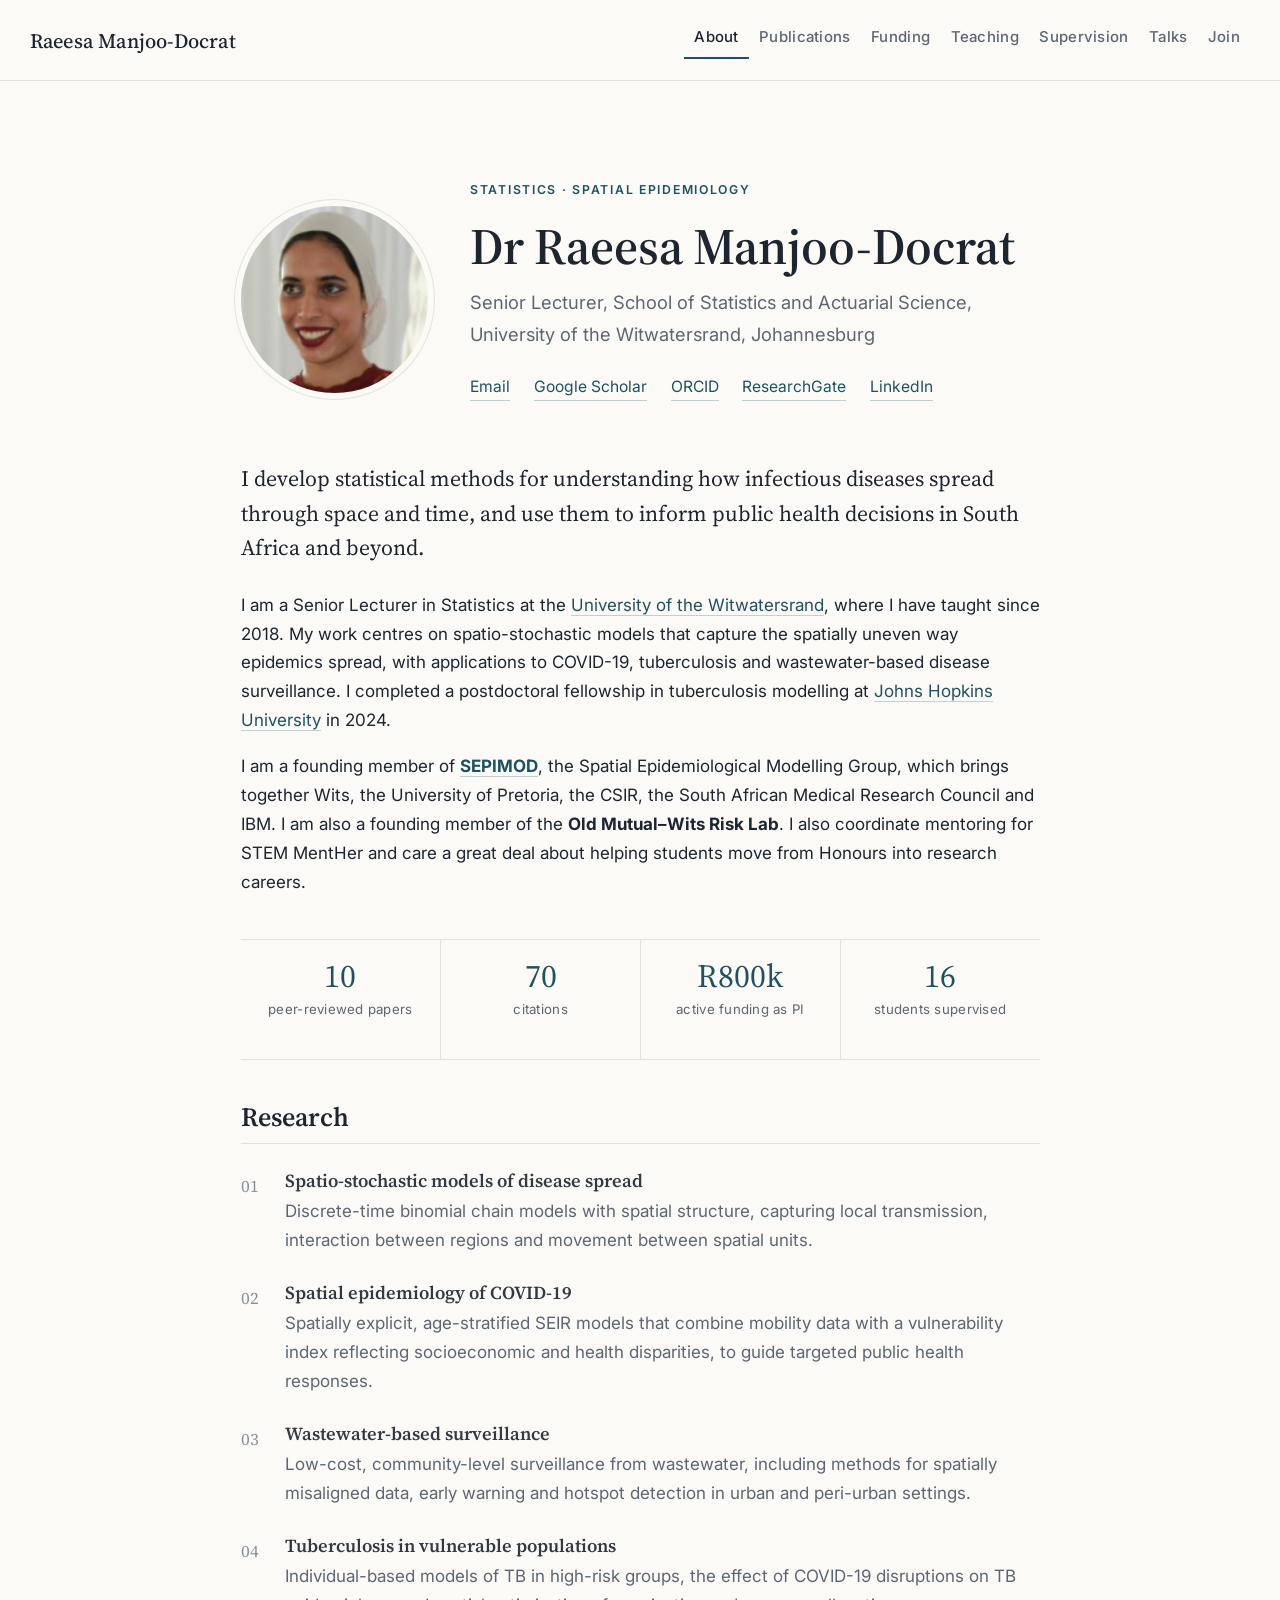
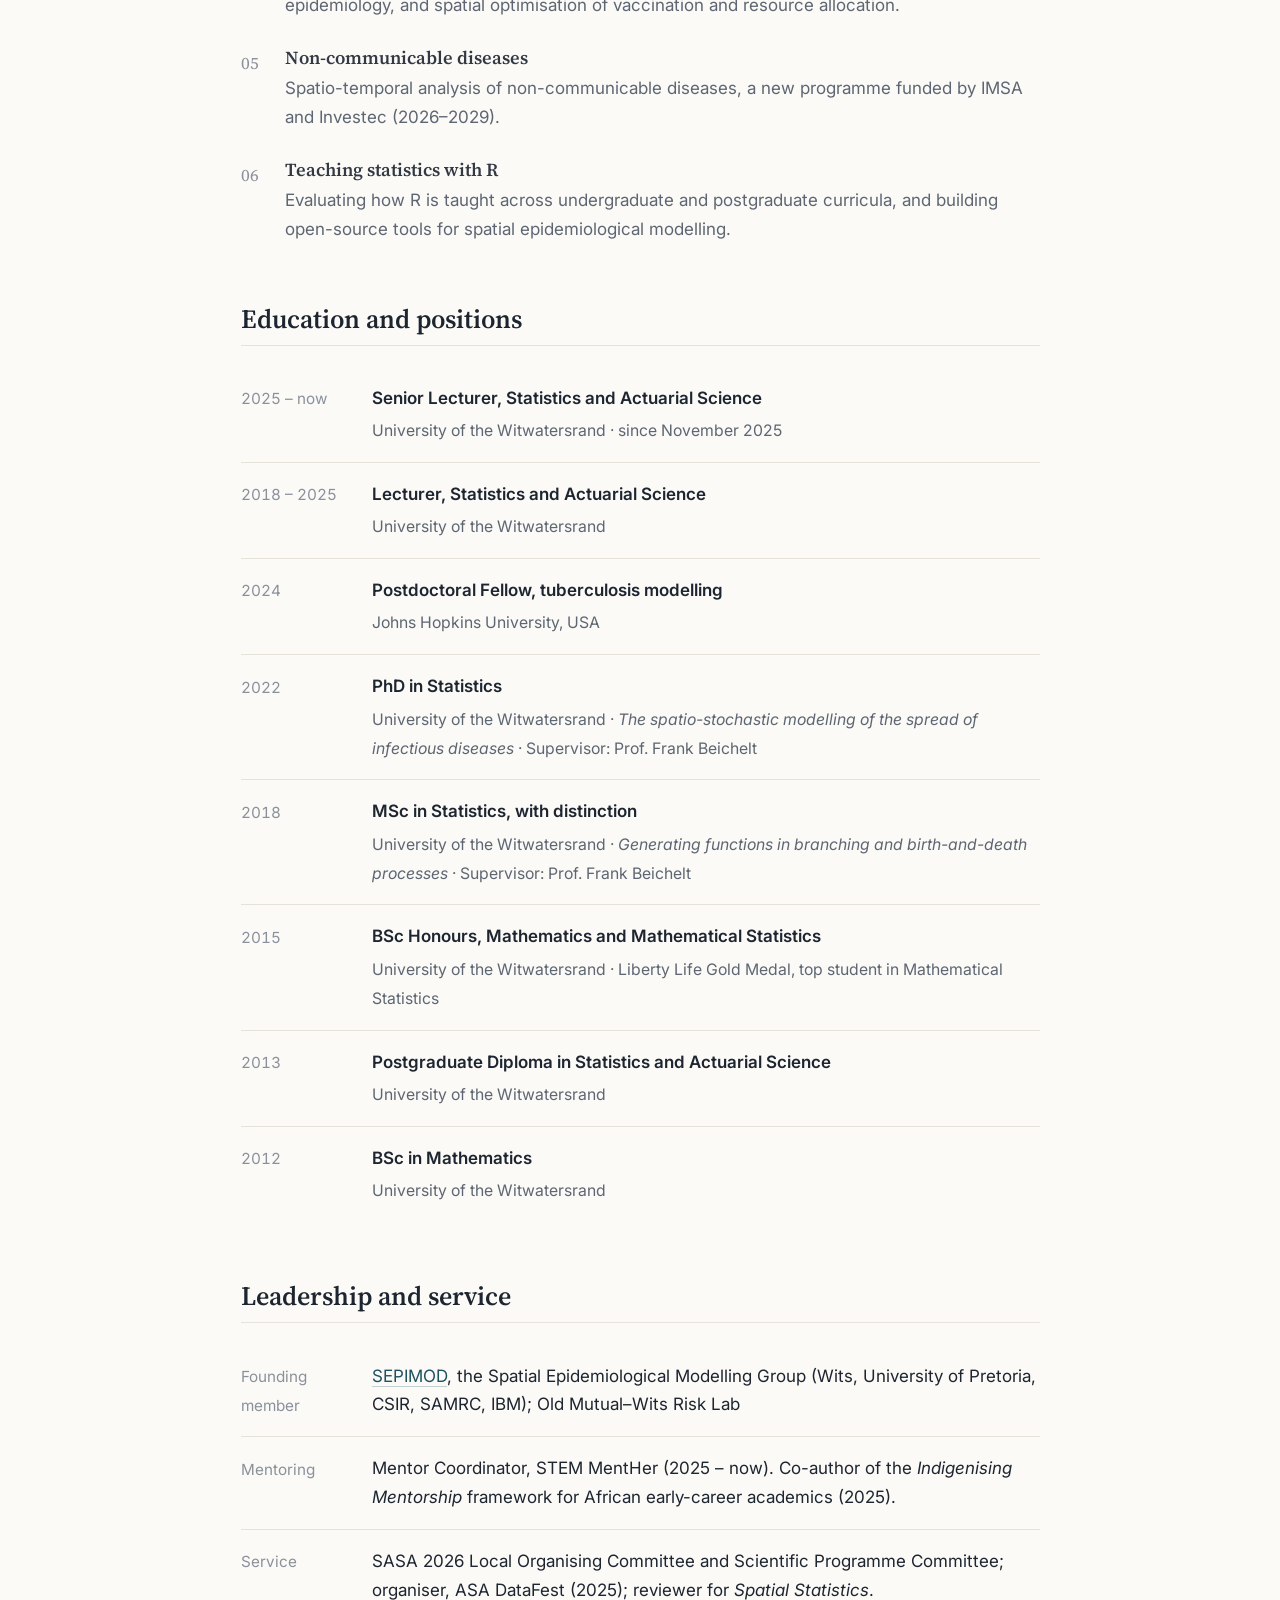
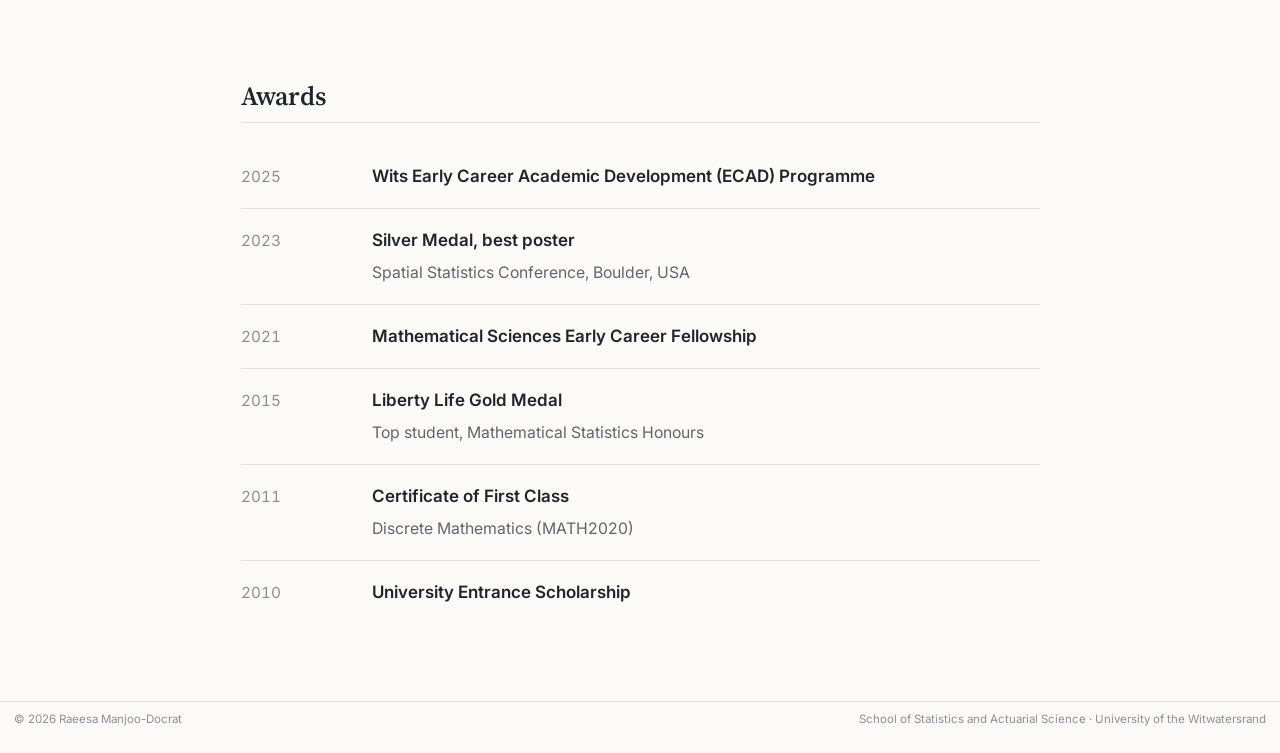
==== commit 0a6f6a95: "Add portrait, Senior Lecturer title and SEPIMOD wording Co-Authored-By: Claude Opus 5.5 <noreply@ant" ====
--- a/index.html
+++ b/index.html
@@ -37,7 +37,7 @@
 <link href="site_libs/quarto-html/quarto-syntax-highlighting-845c23b38eaddc0f92fda52bfe77a8c8.css" rel="stylesheet" id="quarto-text-highlighting-styles">
 <script src="site_libs/bootstrap/bootstrap.min.js"></script>
 <link href="site_libs/bootstrap/bootstrap-icons.css" rel="stylesheet">
-<link href="site_libs/bootstrap/bootstrap-0f9c4f181dd1a8ece211703139dbfa4d.min.css" rel="stylesheet" append-hash="true" id="quarto-bootstrap" data-mode="light">
+<link href="site_libs/bootstrap/bootstrap-6ed30b3f4dbe5360c0db66c7767d920d.min.css" rel="stylesheet" append-hash="true" id="quarto-bootstrap" data-mode="light">
 <script id="quarto-search-options" type="application/json">{
   "language": {
     "search-no-results-text": "No results",
@@ -121,24 +121,29 @@
 
 
 <div class="hero">
+<div class="hero-photo">
+<p><img src="raeesa.webp" class="portrait img-fluid" alt="Portrait of Raeesa Manjoo-Docrat"></p>
+</div>
+<div class="hero-text">
 <div class="eyebrow">
 <p>Statistics · Spatial epidemiology</p>
 </div>
 <section id="dr-raeesa-manjoo-docrat" class="level1 unnumbered unlisted">
-<h1 class="unnumbered unlisted">Dr Raeesa Manjoo-Docrat</h1>
+<h1 class="unnumbered unlisted">Dr Raeesa <span class="nowrap">Manjoo-Docrat</span></h1>
 <div class="role">
-<p>Lecturer, School of Statistics and Actuarial Science, University of the Witwatersrand, Johannesburg</p>
+<p>Senior Lecturer, School of Statistics and Actuarial Science, University of the Witwatersrand, Johannesburg</p>
 </div>
 <div class="links">
 <p><a href="mailto:manjoo.raeesa@gmail.com">Email</a> <a href="https://scholar.google.com/citations?user=nqGypBUAAAAJ&amp;hl=en">Google Scholar</a> <a href="https://orcid.org/0000-0003-2039-0440">ORCID</a> <a href="https://www.researchgate.net/profile/Raeesa-Docrat">ResearchGate</a> <a href="https://www.linkedin.com/in/raeesa-docrat-88228bb1/">LinkedIn</a></p>
 </div>
 </section>
 </div>
+</div>
 <div class="lede">
 <p>I develop statistical methods for understanding how infectious diseases spread through space and time, and use them to inform public health decisions in South Africa and beyond.</p>
 </div>
-<p>I have been a Lecturer in Statistics at the <a href="https://www.wits.ac.za">University of the Witwatersrand</a> since 2018. My work centres on spatio-stochastic models that capture the spatially uneven way epidemics spread, with applications to COVID-19, tuberculosis and wastewater-based disease surveillance. I completed a postdoctoral fellowship in tuberculosis modelling at <a href="https://www.jhu.edu">Johns Hopkins University</a> in 2024.</p>
-<p>I am a founding member of the <strong>SEPIMOD</strong> COVID-19 modelling consortium, which brings together Wits, the University of Pretoria, the CSIR and the South African Medical Research Council, and of the <strong>Old Mutual–Wits Risk Lab</strong>. I also coordinate mentoring for STEM MentHer and care a great deal about helping students move from Honours into research careers.</p>
+<p>I am a Senior Lecturer in Statistics at the <a href="https://www.wits.ac.za">University of the Witwatersrand</a>, where I have taught since 2018. My work centres on spatio-stochastic models that capture the spatially uneven way epidemics spread, with applications to COVID-19, tuberculosis and wastewater-based disease surveillance. I completed a postdoctoral fellowship in tuberculosis modelling at <a href="https://www.jhu.edu">Johns Hopkins University</a> in 2024.</p>
+<p>I am a founding member of <a href="https://raymandoc.quarto.pub/sepimod/"><strong>SEPIMOD</strong></a>, the Spatial Epidemiological Modelling Group, which brings together Wits, the University of Pretoria, the CSIR, the South African Medical Research Council and IBM. I am also a founding member of the <strong>Old Mutual–Wits Risk Lab</strong>. I also coordinate mentoring for STEM MentHer and care a great deal about helping students move from Honours into research careers.</p>
 <div class="stats">
 <div>
 <p><span class="num">10</span> <span class="lbl">peer-reviewed papers</span></p>
@@ -198,7 +203,14 @@
 <h2 data-anchor-id="education-and-positions">Education and positions</h2>
 <div class="entries">
 <div class="entry">
-<p><span class="when">2018 – now</span></p>
+<p><span class="when">2025 – now</span></p>
+<div class="what">
+<p><strong>Senior Lecturer, Statistics and Actuarial Science</strong></p>
+<p><span class="meta">University of the Witwatersrand · since November 2025</span></p>
+</div>
+</div>
+<div class="entry">
+<p><span class="when">2018 – 2025</span></p>
 <div class="what">
 <p><strong>Lecturer, Statistics and Actuarial Science</strong></p>
 <p><span class="meta">University of the Witwatersrand</span></p>
@@ -254,7 +266,7 @@
 <div class="entry">
 <p><span class="when">Founding member</span></p>
 <div class="what">
-<p>Old Mutual–Wits Risk Lab; SEPIMOD COVID-19 modelling consortium (Wits, University of Pretoria, CSIR, SAMRC)</p>
+<p><a href="https://raymandoc.quarto.pub/sepimod/">SEPIMOD</a>, the Spatial Epidemiological Modelling Group (Wits, University of Pretoria, CSIR, SAMRC, IBM); Old Mutual–Wits Risk Lab</p>
 </div>
 </div>
 <div class="entry">
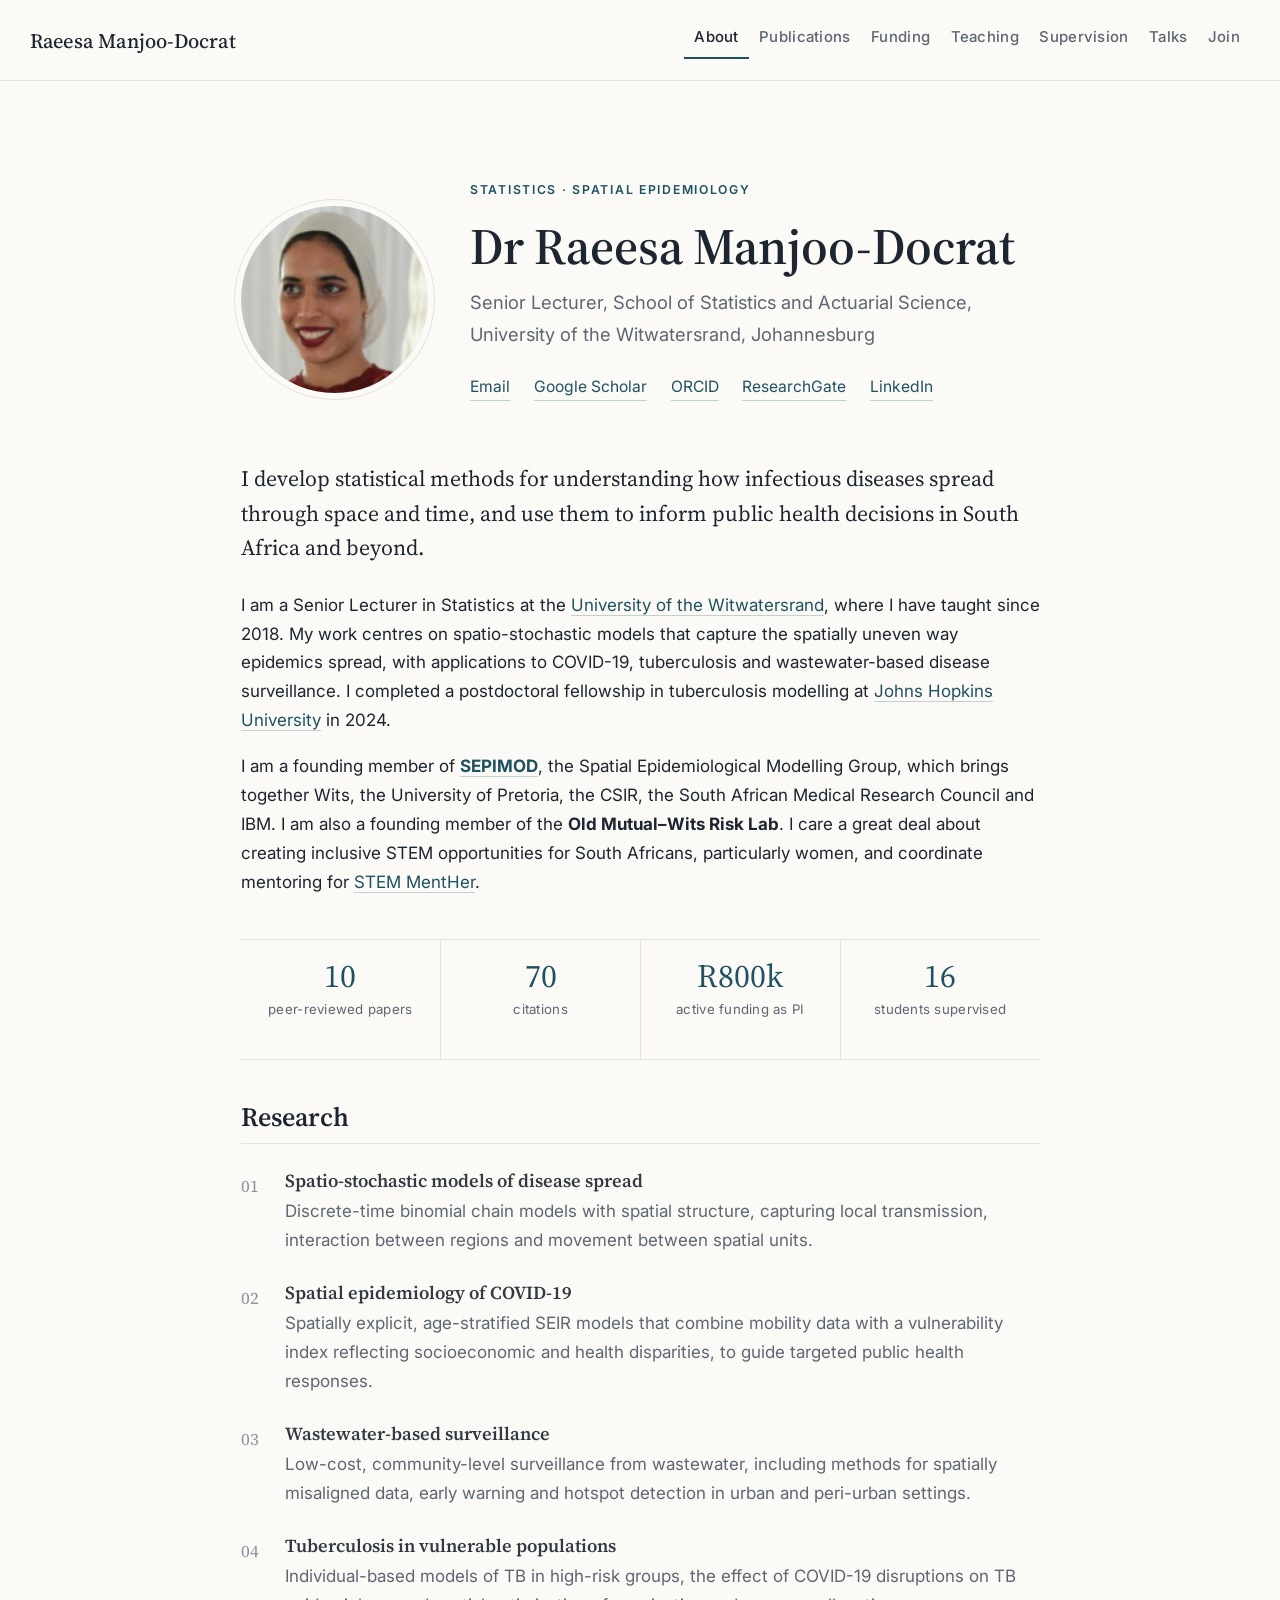
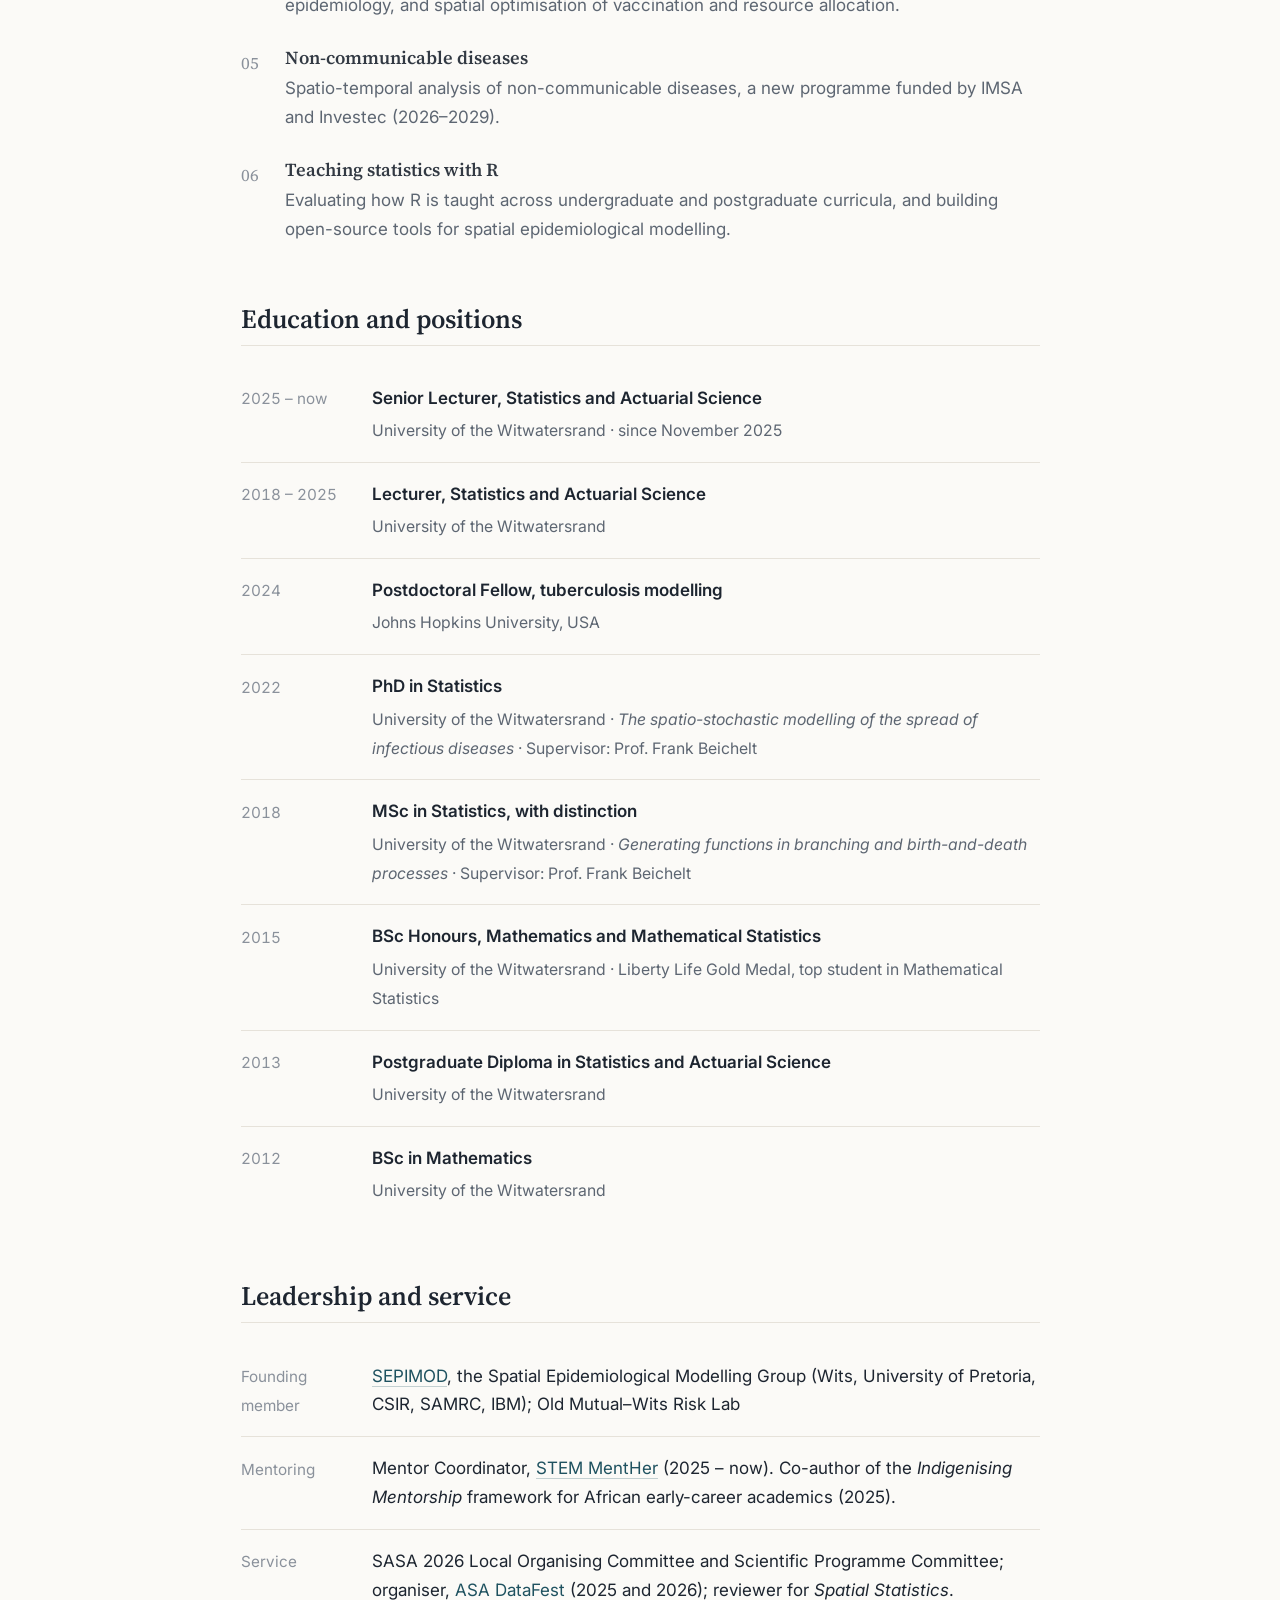
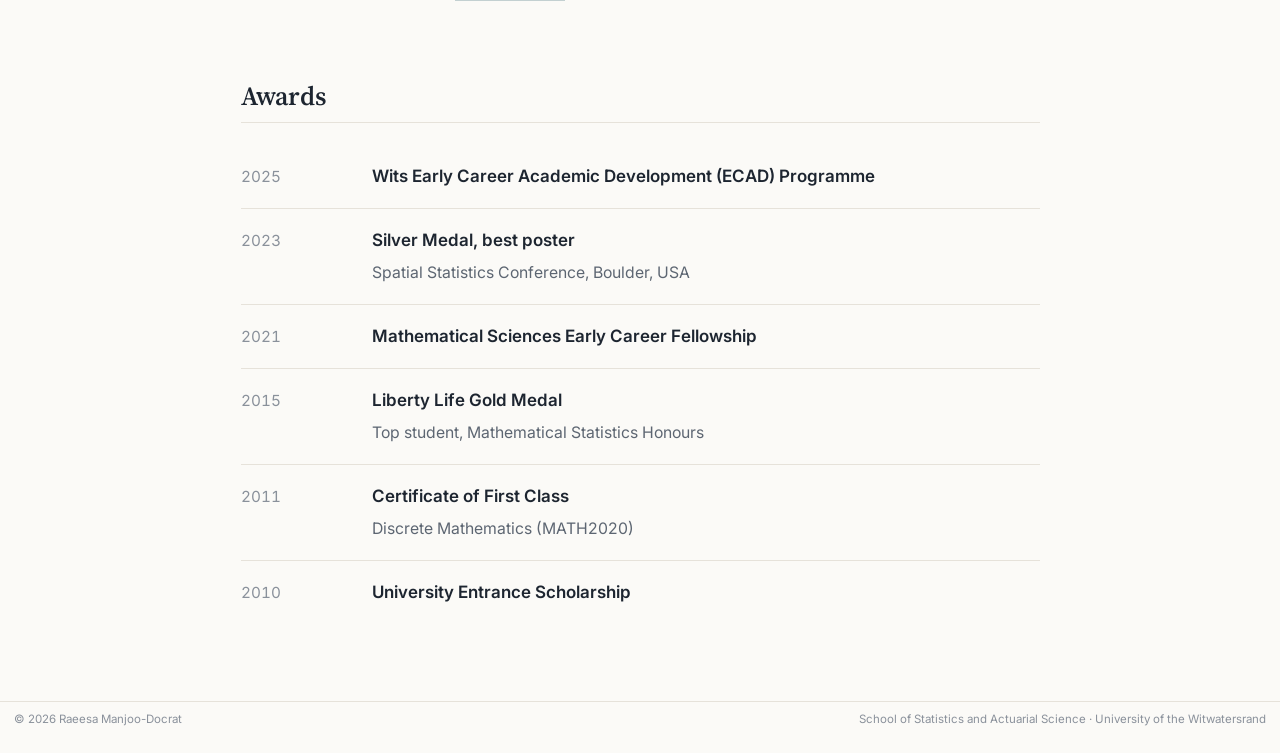
==== commit bc2363ad: "Link STEM MentHer and ASA DataFest; add inclusive STEM statement Co-Authored-By: Claude Opus 5.5 <no" ====
--- a/index.html
+++ b/index.html
@@ -143,7 +143,7 @@
 <p>I develop statistical methods for understanding how infectious diseases spread through space and time, and use them to inform public health decisions in South Africa and beyond.</p>
 </div>
 <p>I am a Senior Lecturer in Statistics at the <a href="https://www.wits.ac.za">University of the Witwatersrand</a>, where I have taught since 2018. My work centres on spatio-stochastic models that capture the spatially uneven way epidemics spread, with applications to COVID-19, tuberculosis and wastewater-based disease surveillance. I completed a postdoctoral fellowship in tuberculosis modelling at <a href="https://www.jhu.edu">Johns Hopkins University</a> in 2024.</p>
-<p>I am a founding member of <a href="https://raymandoc.quarto.pub/sepimod/"><strong>SEPIMOD</strong></a>, the Spatial Epidemiological Modelling Group, which brings together Wits, the University of Pretoria, the CSIR, the South African Medical Research Council and IBM. I am also a founding member of the <strong>Old Mutual–Wits Risk Lab</strong>. I also coordinate mentoring for STEM MentHer and care a great deal about helping students move from Honours into research careers.</p>
+<p>I am a founding member of <a href="https://raymandoc.quarto.pub/sepimod/"><strong>SEPIMOD</strong></a>, the Spatial Epidemiological Modelling Group, which brings together Wits, the University of Pretoria, the CSIR, the South African Medical Research Council and IBM. I am also a founding member of the <strong>Old Mutual–Wits Risk Lab</strong>. I care a great deal about creating inclusive STEM opportunities for South Africans, particularly women, and coordinate mentoring for <a href="https://www.stemmenther.co.za/">STEM MentHer</a>.</p>
 <div class="stats">
 <div>
 <p><span class="num">10</span> <span class="lbl">peer-reviewed papers</span></p>
@@ -272,13 +272,13 @@
 <div class="entry">
 <p><span class="when">Mentoring</span></p>
 <div class="what">
-<p>Mentor Coordinator, STEM MentHer (2025 – now). Co-author of the <em>Indigenising Mentorship</em> framework for African early-career academics (2025).</p>
+<p>Mentor Coordinator, <a href="https://www.stemmenther.co.za/">STEM MentHer</a> (2025 – now). Co-author of the <em>Indigenising Mentorship</em> framework for African early-career academics (2025).</p>
 </div>
 </div>
 <div class="entry">
 <p><span class="when">Service</span></p>
 <div class="what">
-<p>SASA 2026 Local Organising Committee and Scientific Programme Committee; organiser, ASA DataFest (2025); reviewer for <em>Spatial Statistics</em>.</p>
+<p>SASA 2026 Local Organising Committee and Scientific Programme Committee; organiser, <a href="https://scholar.google.com/citations?view_op=view_citation&amp;hl=en&amp;user=nqGypBUAAAAJ&amp;citation_for_view=nqGypBUAAAAJ:Y0pCki6q_DkC">ASA DataFest</a> (2025 and 2026); reviewer for <em>Spatial Statistics</em>.</p>
 </div>
 </div>
 </div>
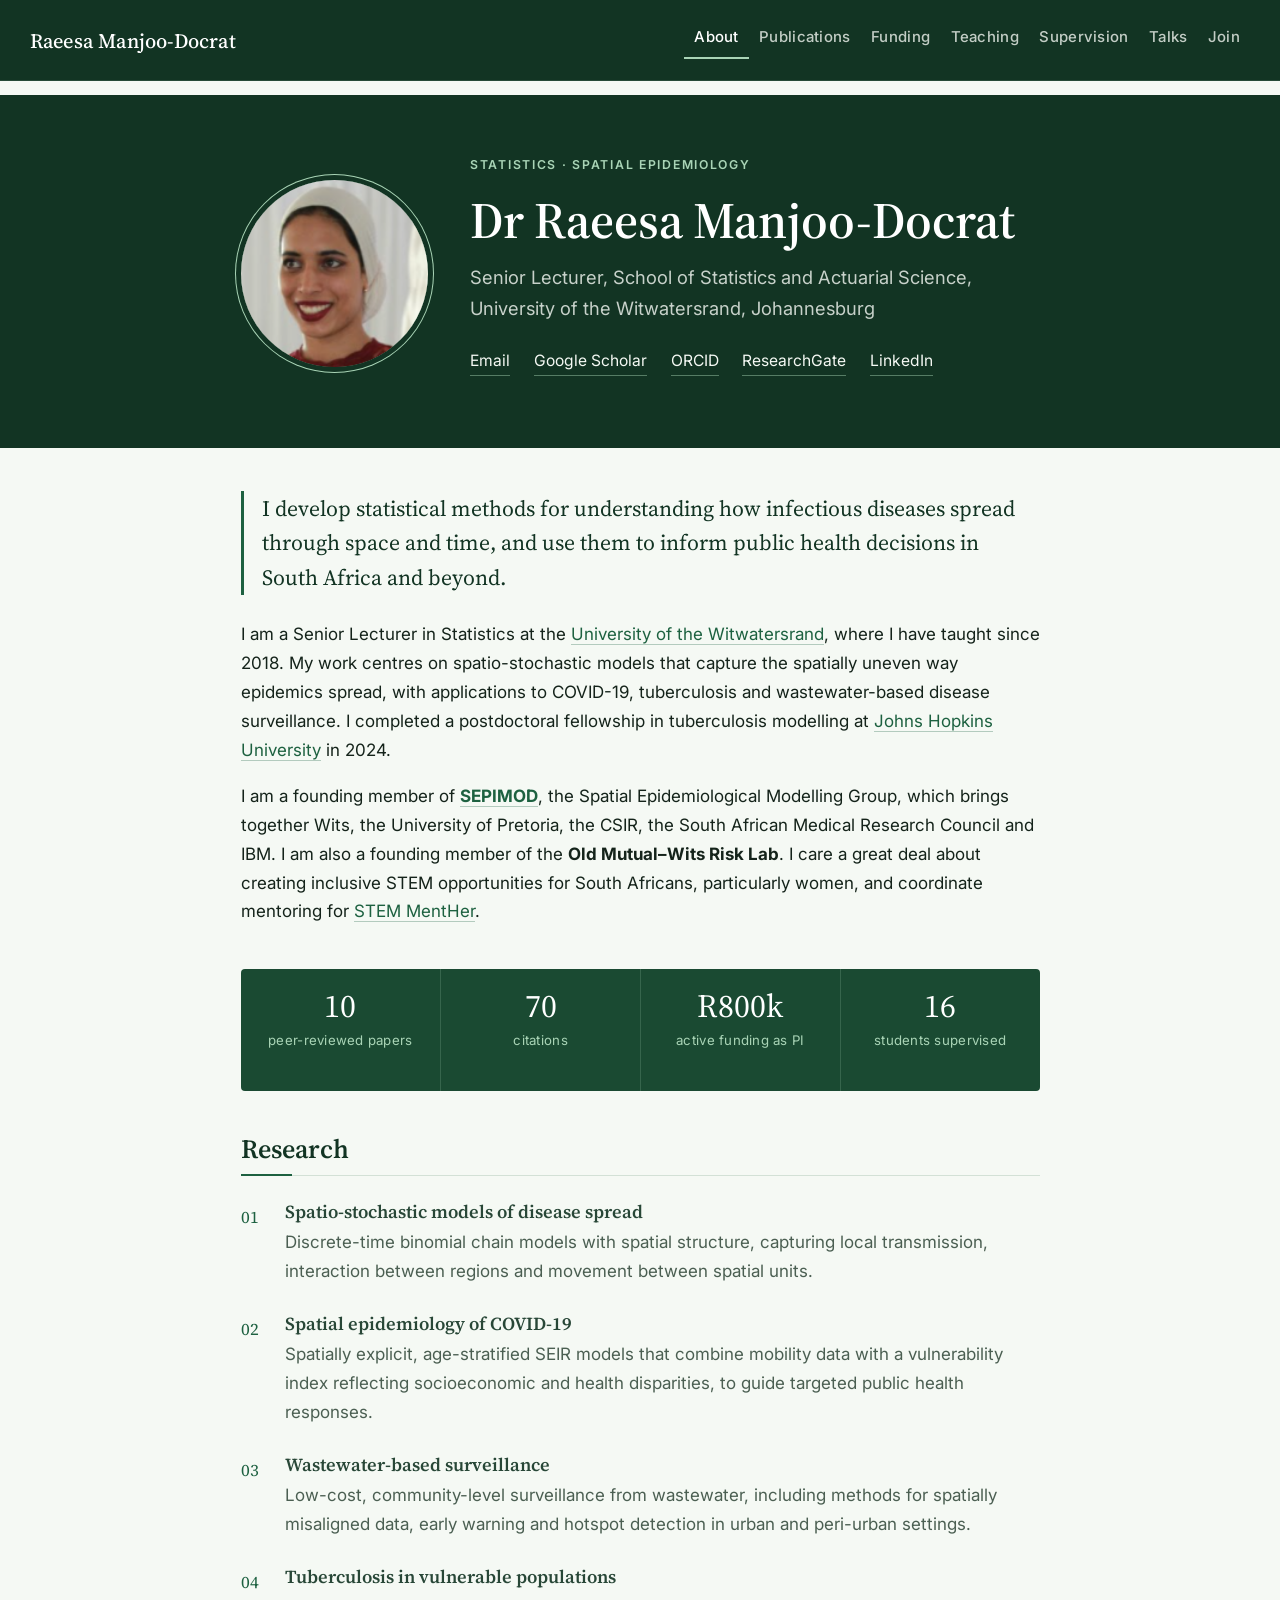
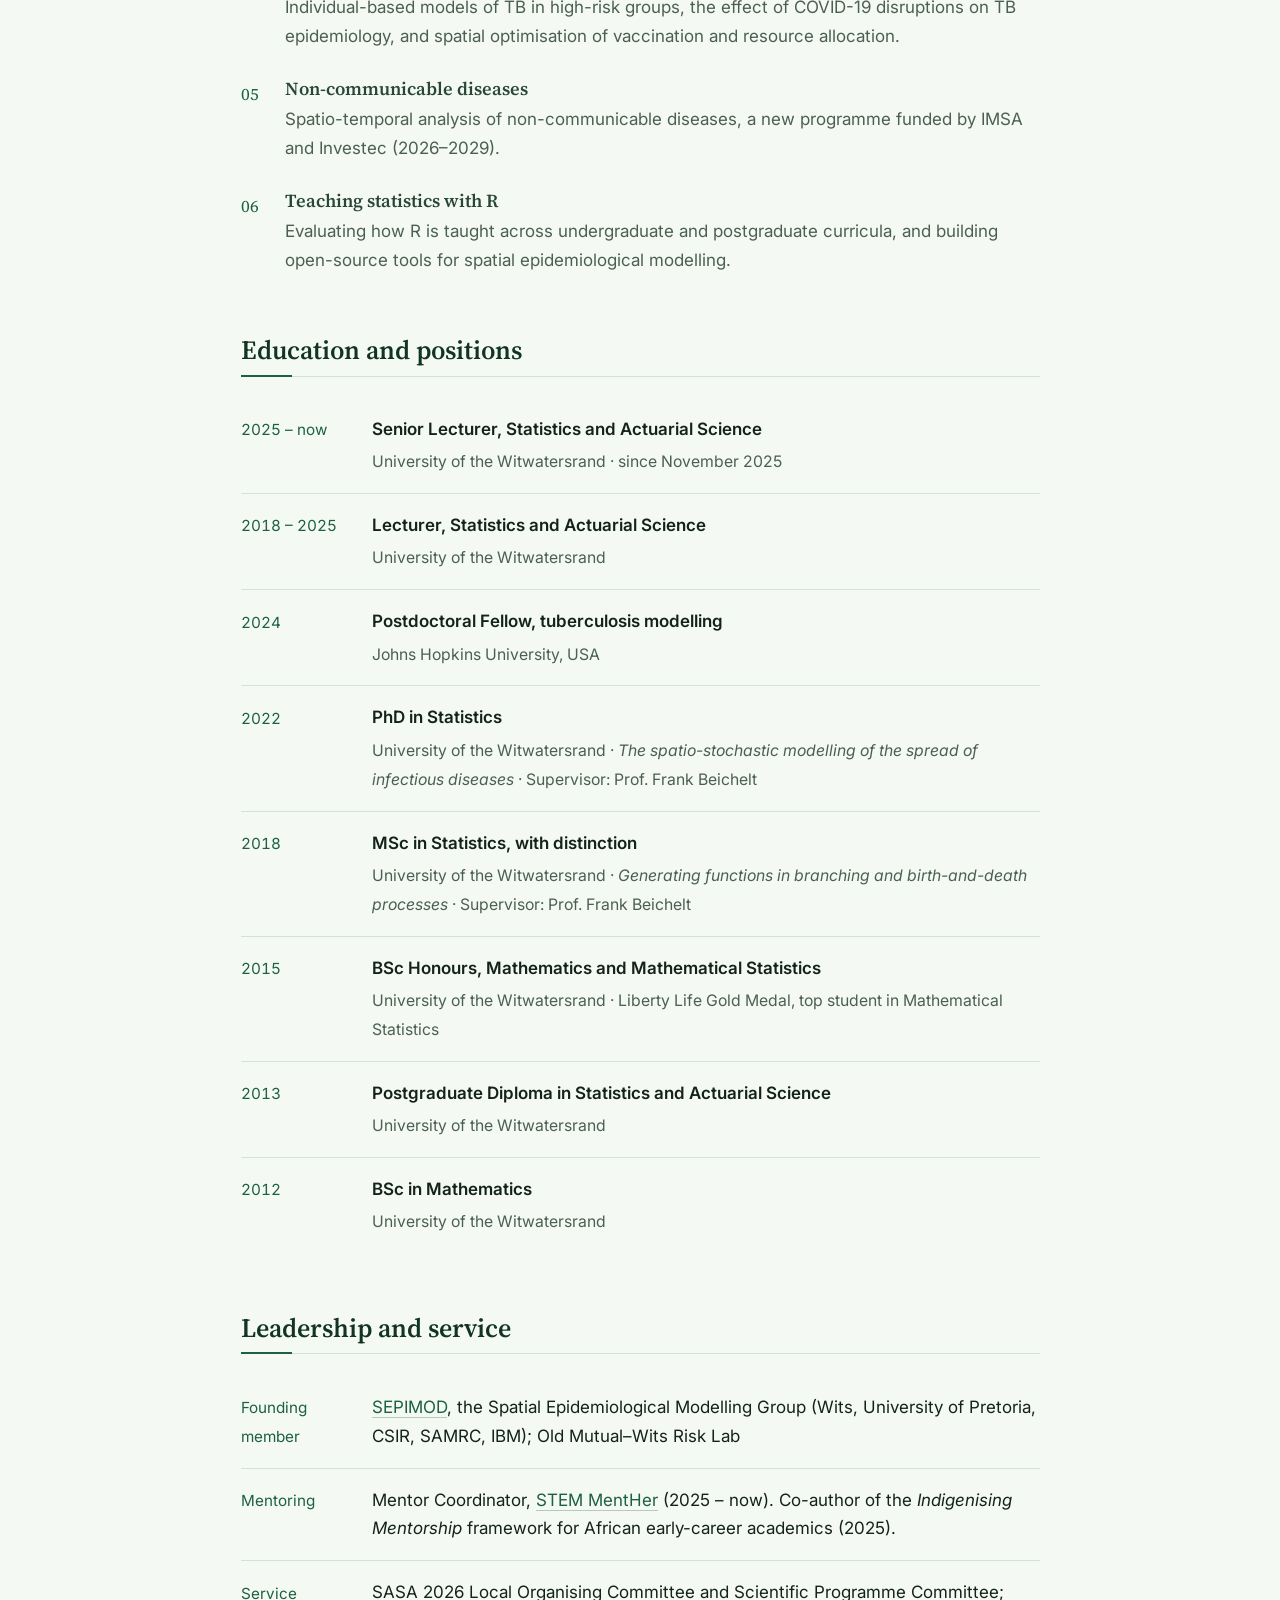
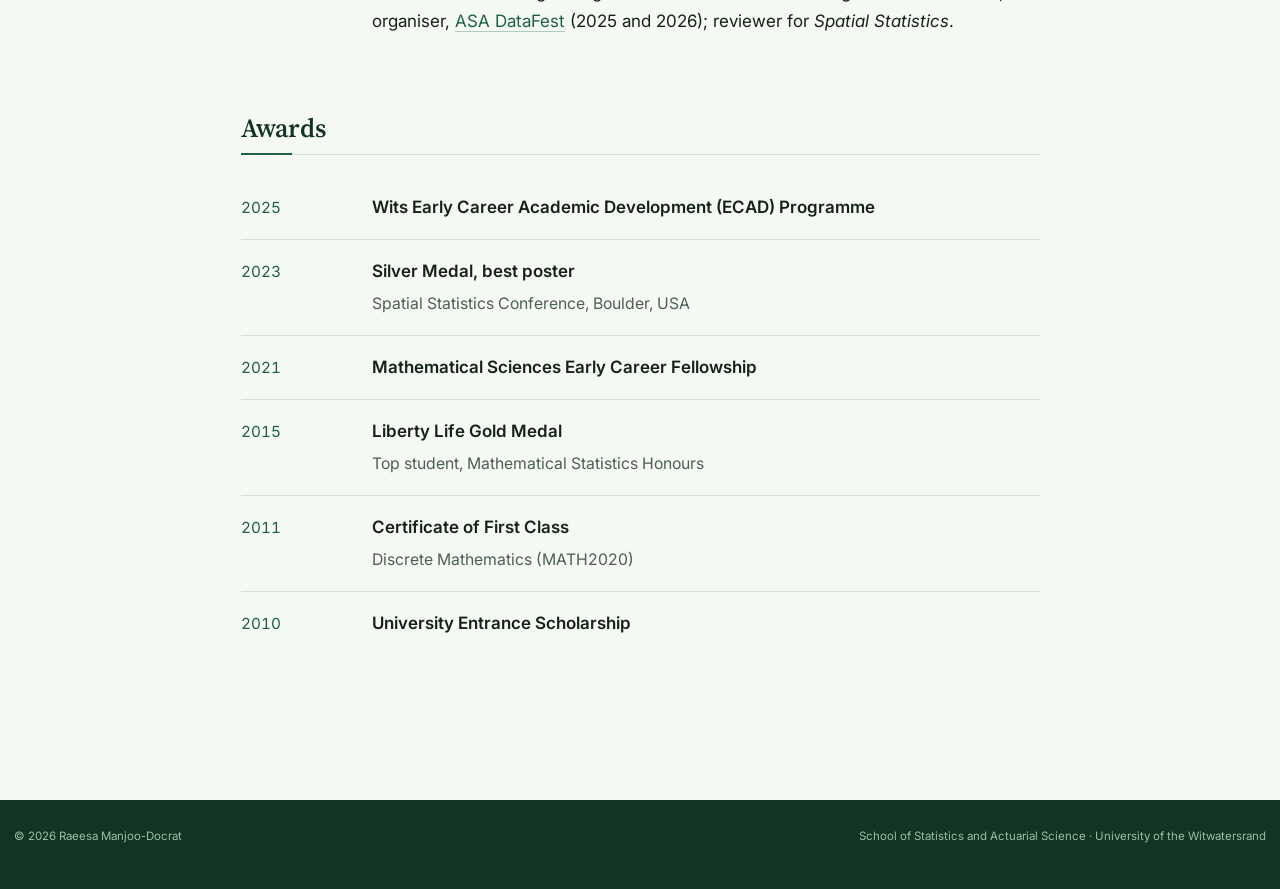
==== commit ddafe97a: "Green redesign; simplify publications subtitle; add Odey's SASA award Co-Authored-By: Claude Opus 5." ====
--- a/index.html
+++ b/index.html
@@ -37,7 +37,7 @@
 <link href="site_libs/quarto-html/quarto-syntax-highlighting-845c23b38eaddc0f92fda52bfe77a8c8.css" rel="stylesheet" id="quarto-text-highlighting-styles">
 <script src="site_libs/bootstrap/bootstrap.min.js"></script>
 <link href="site_libs/bootstrap/bootstrap-icons.css" rel="stylesheet">
-<link href="site_libs/bootstrap/bootstrap-6ed30b3f4dbe5360c0db66c7767d920d.min.css" rel="stylesheet" append-hash="true" id="quarto-bootstrap" data-mode="light">
+<link href="site_libs/bootstrap/bootstrap-4b1c2bac00a76b0cd3e123f0a81ef7bf.min.css" rel="stylesheet" append-hash="true" id="quarto-bootstrap" data-mode="light">
 <script id="quarto-search-options" type="application/json">{
   "language": {
     "search-no-results-text": "No results",
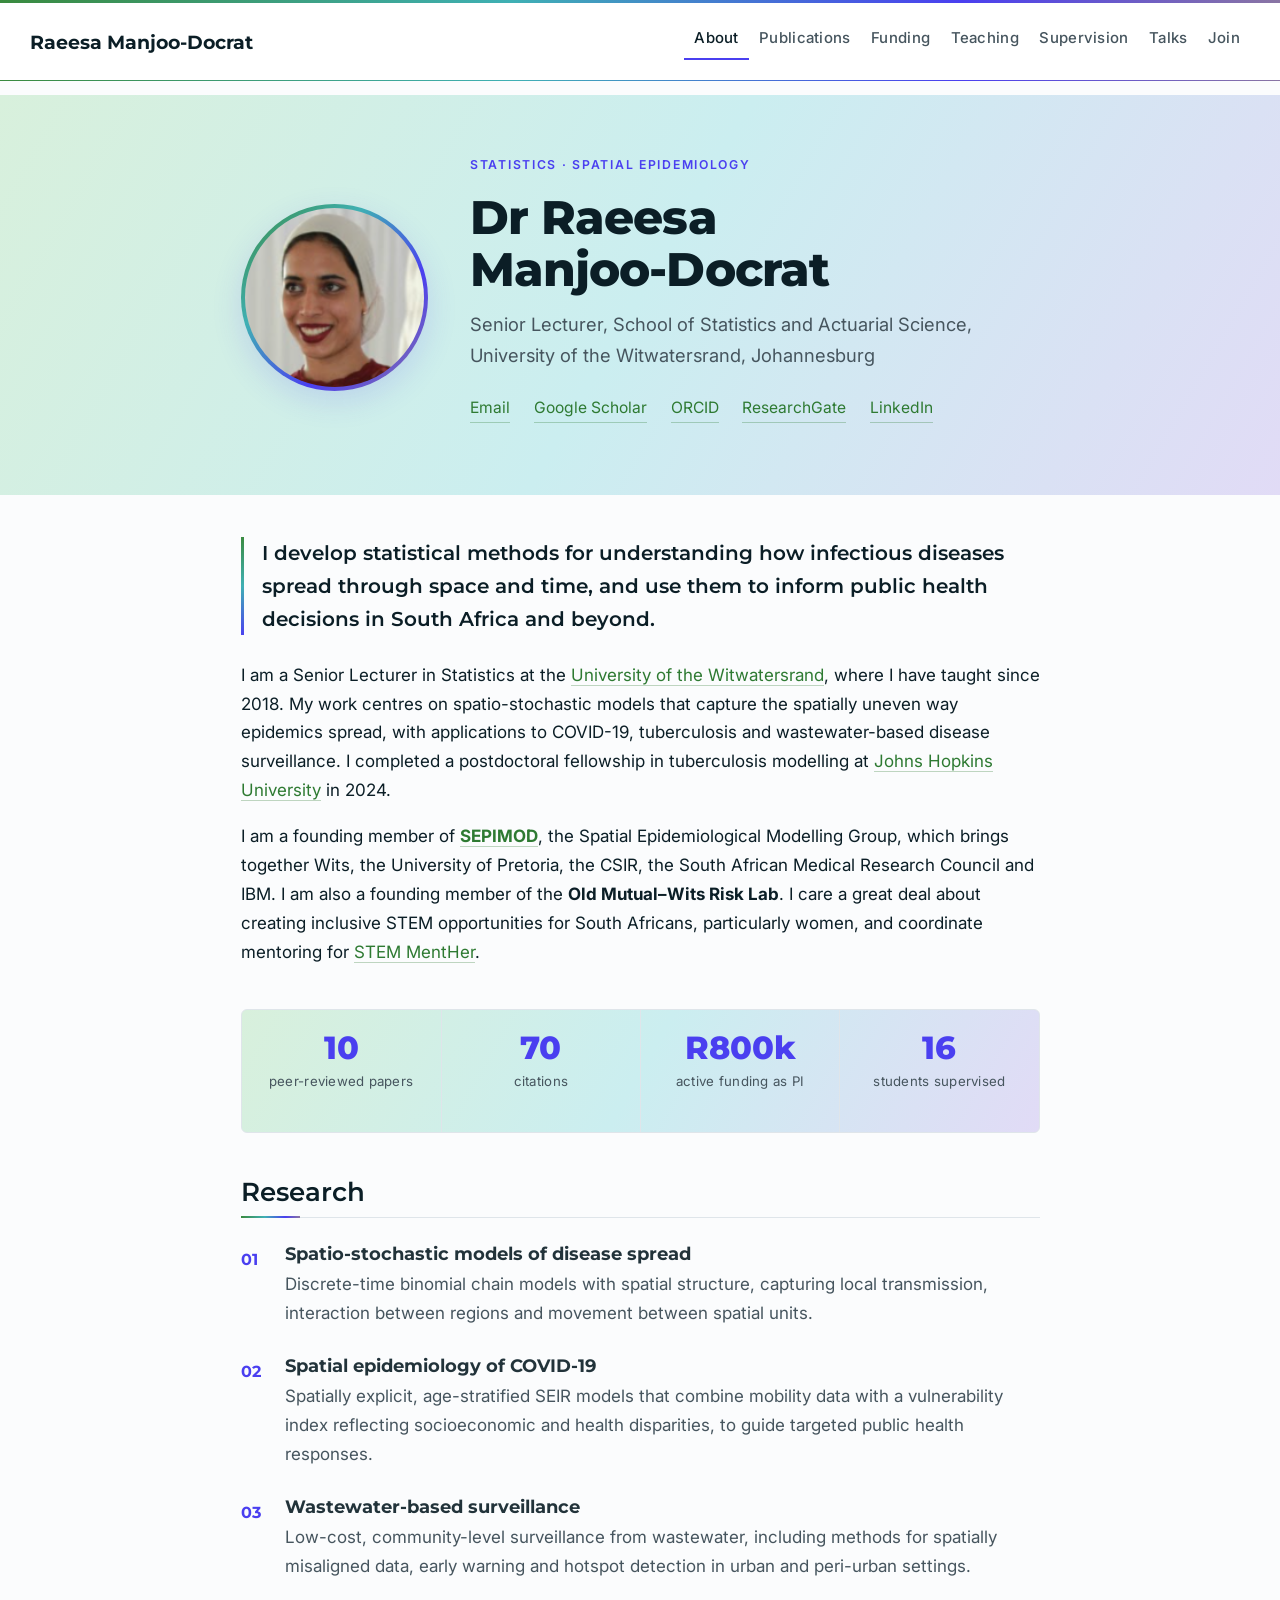
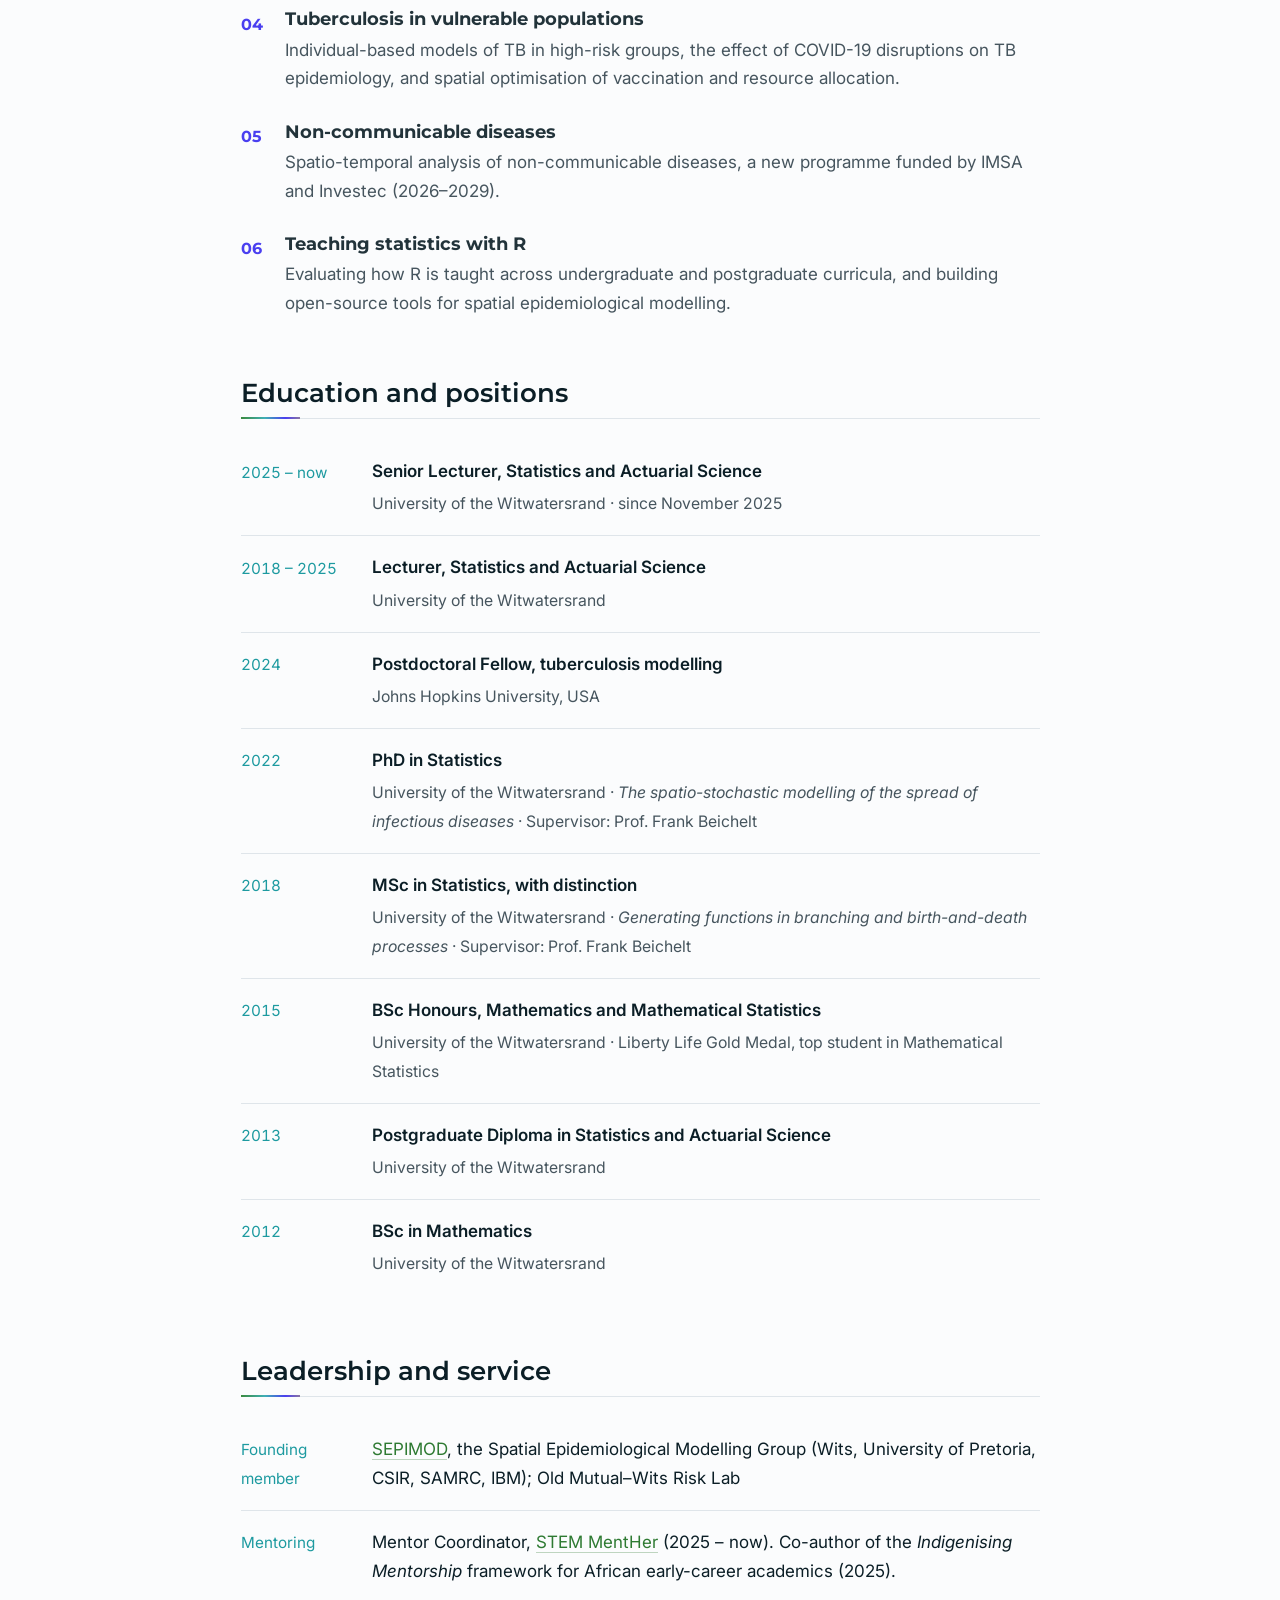
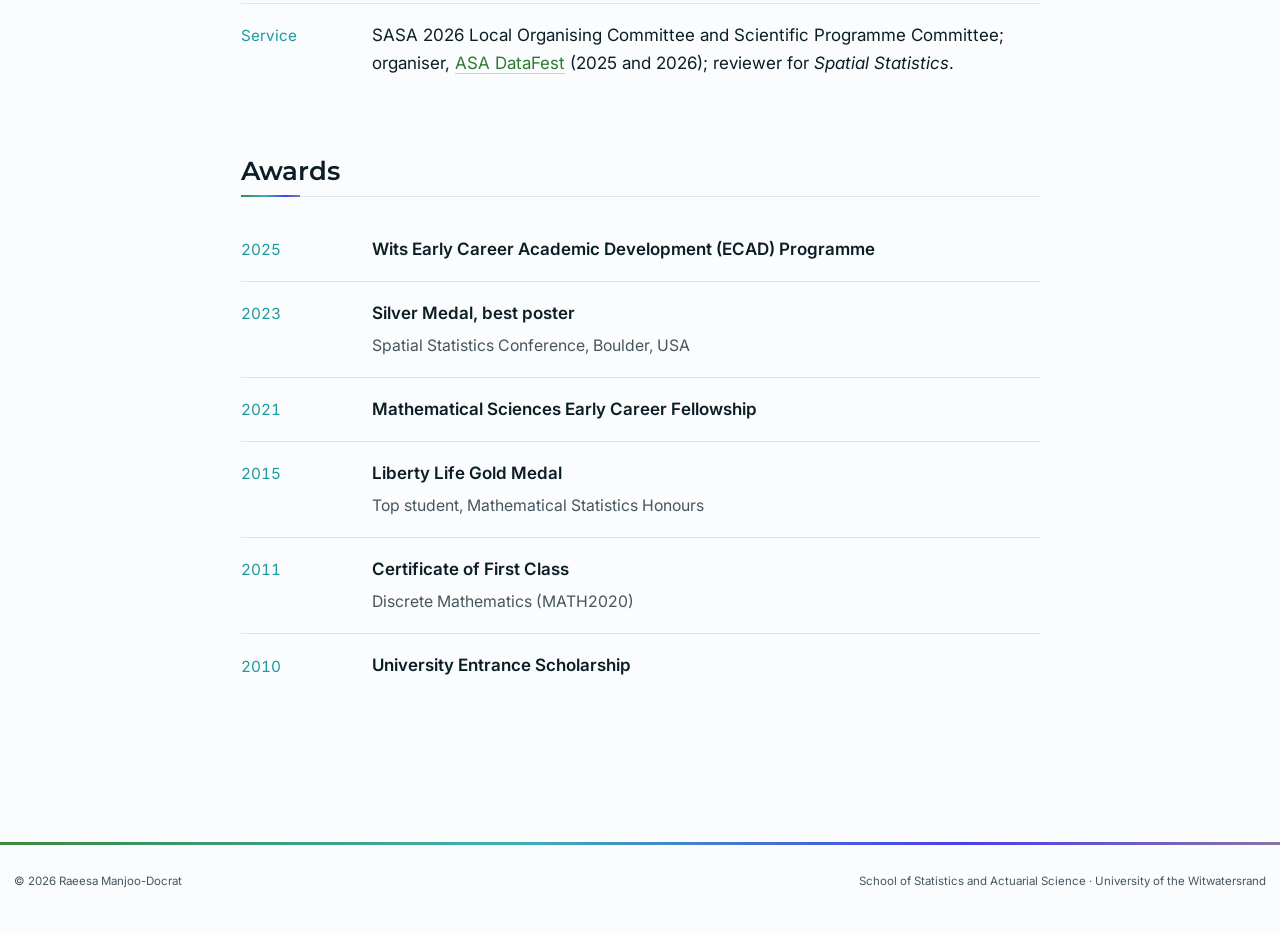
==== commit aa178c87: "Peacock palette and bold Montserrat headings Co-Authored-By: Claude Opus 5.5 <noreply@anthropic.com>" ====
--- a/index.html
+++ b/index.html
@@ -6,8 +6,9 @@
 
 <meta name="viewport" content="width=device-width, initial-scale=1.0, user-scalable=yes">
 
-
-<title>Raeesa Manjoo-Docrat</title>
+<meta name="description" content="Dr Raeesa Manjoo-Docrat (Raeesa Docrat) is a Senior Lecturer in Statistics at the University of the Witwatersrand, working on spatial statistics, infectious disease modelling, tuberculosis and wastewater surveillance.">
+
+<title>Dr Raeesa Manjoo-Docrat · Statistics, Wits</title>
 <style>
 /* Default styles provided by pandoc.
 ** See https://pandoc.org/MANUAL.html#variables-for-html for config info.
@@ -37,7 +38,7 @@
 <link href="site_libs/quarto-html/quarto-syntax-highlighting-845c23b38eaddc0f92fda52bfe77a8c8.css" rel="stylesheet" id="quarto-text-highlighting-styles">
 <script src="site_libs/bootstrap/bootstrap.min.js"></script>
 <link href="site_libs/bootstrap/bootstrap-icons.css" rel="stylesheet">
-<link href="site_libs/bootstrap/bootstrap-4b1c2bac00a76b0cd3e123f0a81ef7bf.min.css" rel="stylesheet" append-hash="true" id="quarto-bootstrap" data-mode="light">
+<link href="site_libs/bootstrap/bootstrap-ca7b0fd8fbaae27facfbcf0bcfdbfd4e.min.css" rel="stylesheet" append-hash="true" id="quarto-bootstrap" data-mode="light">
 <script id="quarto-search-options" type="application/json">{
   "language": {
     "search-no-results-text": "No results",
@@ -54,8 +55,41 @@
   }
 }</script>
 <style>html{ scroll-behavior: smooth; }</style>
-
-
+<script type="application/ld+json">
+{
+  "@context": "https://schema.org",
+  "@type": "Person",
+  "name": "Raeesa Manjoo-Docrat",
+  "alternateName": ["Raeesa Docrat", "Raeesa Manjoo Docrat", "Dr Raeesa Manjoo-Docrat"],
+  "honorificPrefix": "Dr",
+  "jobTitle": "Senior Lecturer in Statistics",
+  "url": "https://raymandoc.github.io/raeesa-website/",
+  "image": "https://raymandoc.github.io/raeesa-website/raeesa-card.jpg",
+  "worksFor": {
+    "@type": "CollegeOrUniversity",
+    "name": "University of the Witwatersrand",
+    "url": "https://www.wits.ac.za"
+  },
+  "alumniOf": {"@type": "CollegeOrUniversity", "name": "University of the Witwatersrand"},
+  "knowsAbout": ["Spatial statistics", "Infectious disease modelling", "Stochastic processes", "Survival analysis", "Wastewater-based epidemiology", "Tuberculosis modelling"],
+  "sameAs": [
+    "https://orcid.org/0000-0003-2039-0440",
+    "https://scholar.google.com/citations?user=nqGypBUAAAAJ",
+    "https://www.researchgate.net/profile/Raeesa-Docrat",
+    "https://www.linkedin.com/in/raeesa-docrat-88228bb1/"
+  ]
+}
+</script>
+
+
+<meta property="og:title" content="Dr Raeesa Manjoo-Docrat · Statistics, Wits">
+<meta property="og:description" content="Dr Raeesa Manjoo-Docrat (Raeesa Docrat) is a Senior Lecturer in Statistics at the University of the Witwatersrand, working on spatial statistics, infectious disease modelling, tuberculosis and wastewater surveillance.">
+<meta property="og:image" content="https://raymandoc.github.io/raeesa-website/raeesa-card.jpg">
+<meta property="og:site_name" content="Dr Raeesa Manjoo-Docrat · Statistics, Wits">
+<meta name="twitter:title" content="Dr Raeesa Manjoo-Docrat · Statistics, Wits">
+<meta name="twitter:description" content="Dr Raeesa Manjoo-Docrat (Raeesa Docrat) is a Senior Lecturer in Statistics at the University of the Witwatersrand, working on spatial statistics, infectious disease modelling, tuberculosis and wastewater surveillance.">
+<meta name="twitter:image" content="https://raymandoc.github.io/raeesa-website/raeesa-card.jpg">
+<meta name="twitter:card" content="summary_large_image">
 </head>
 
 <body class="nav-fixed fullcontent quarto-light">
